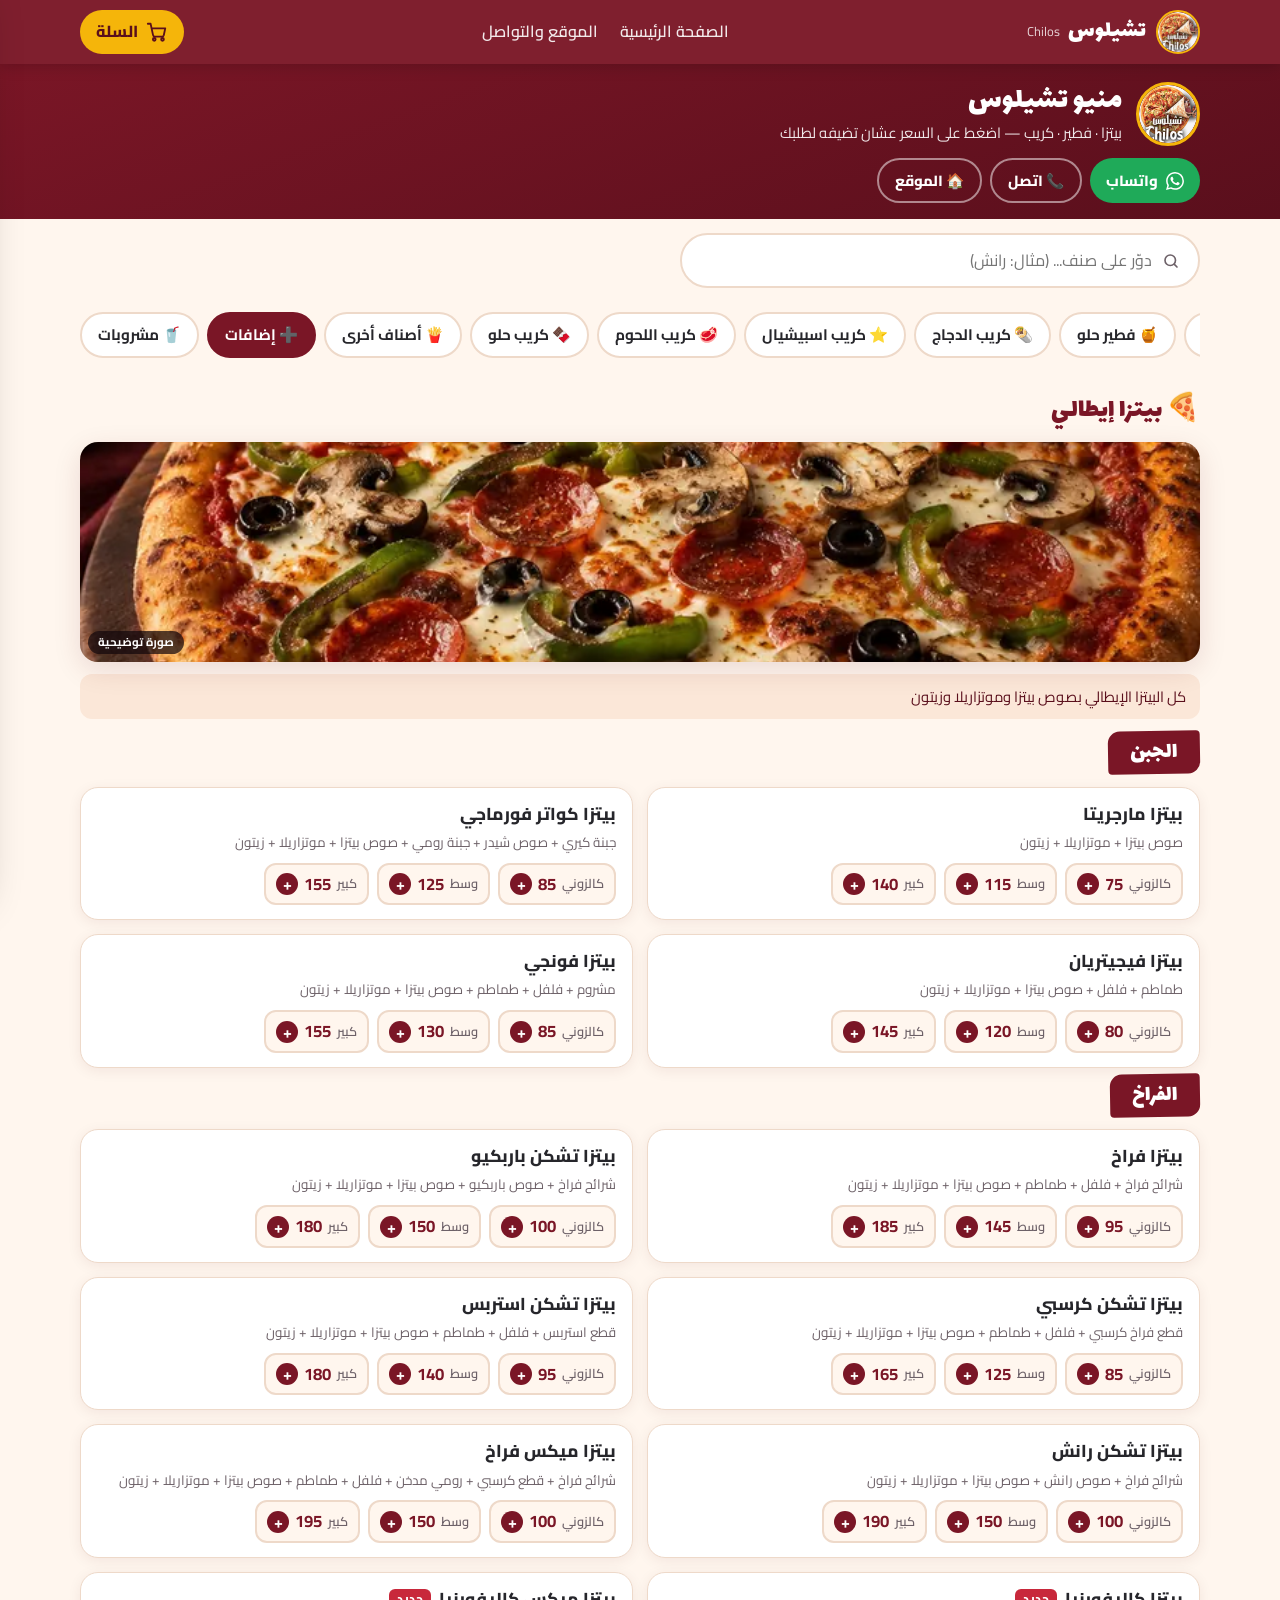
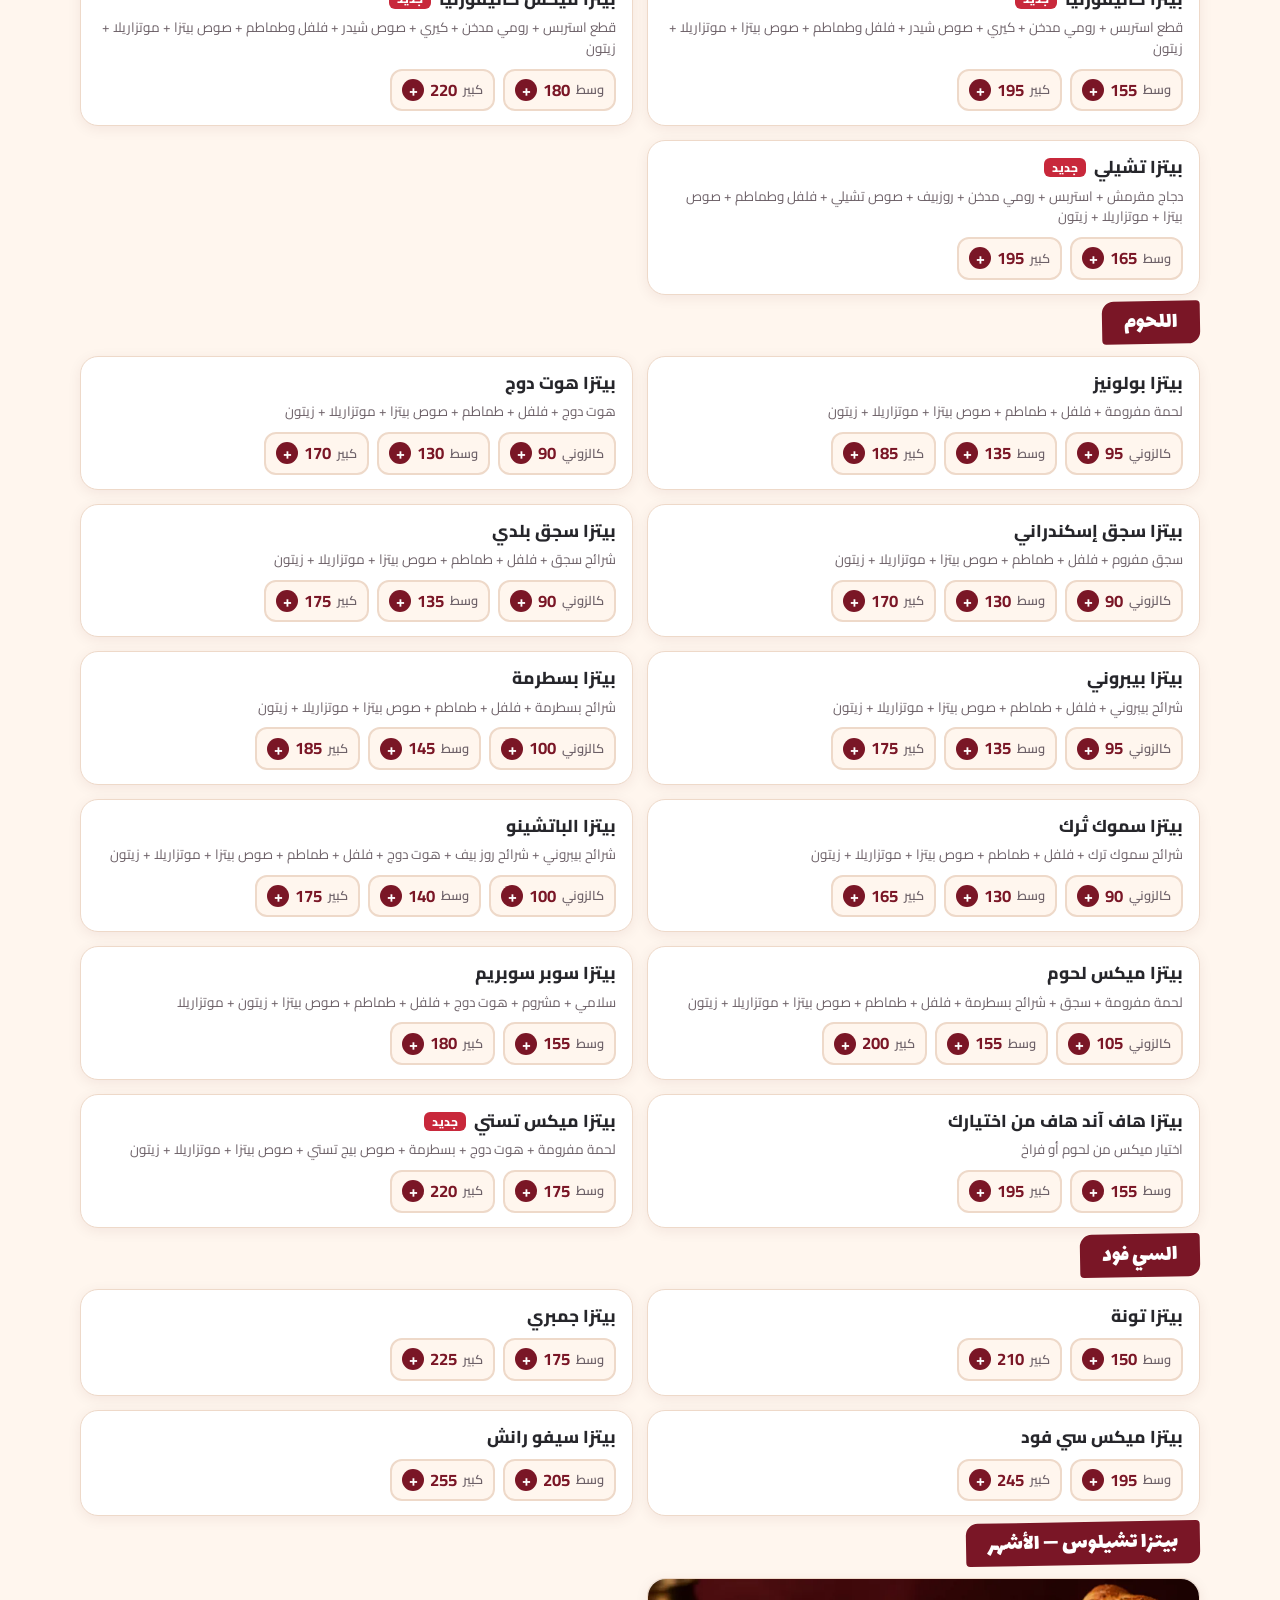
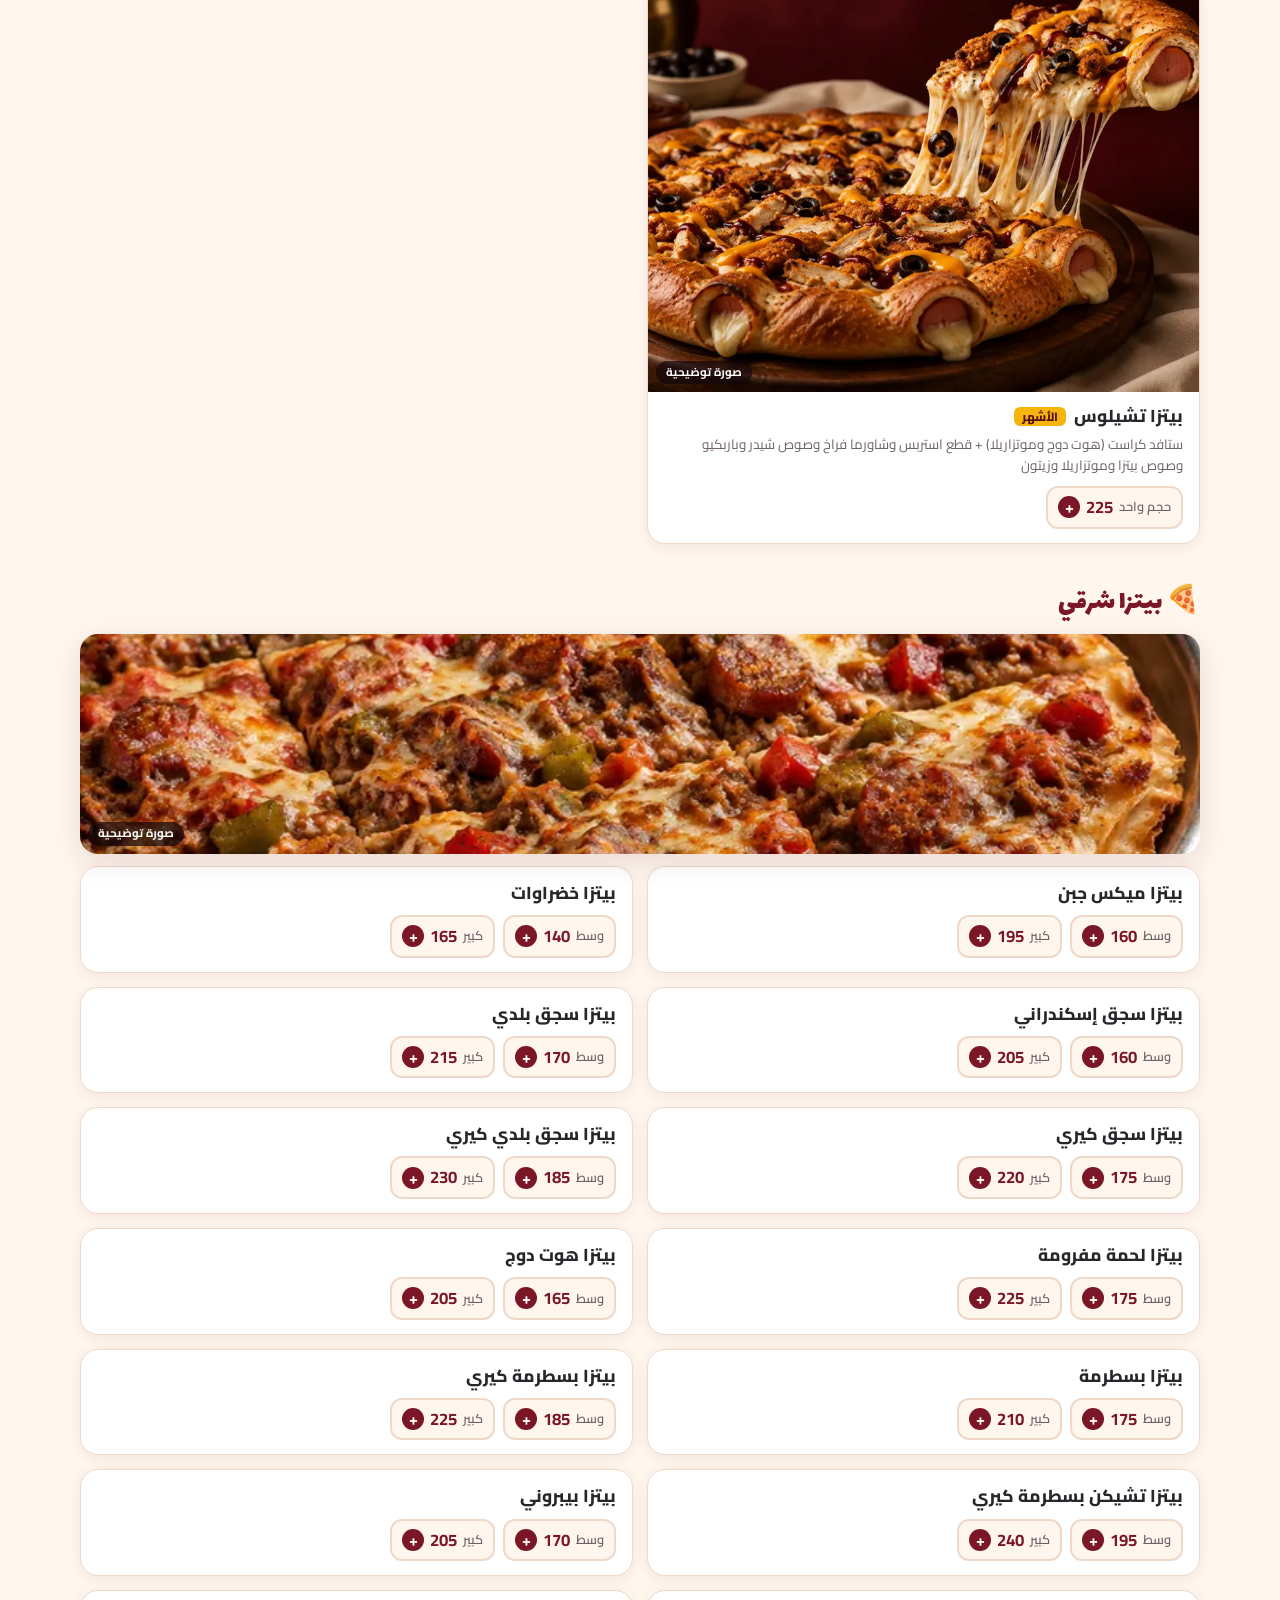
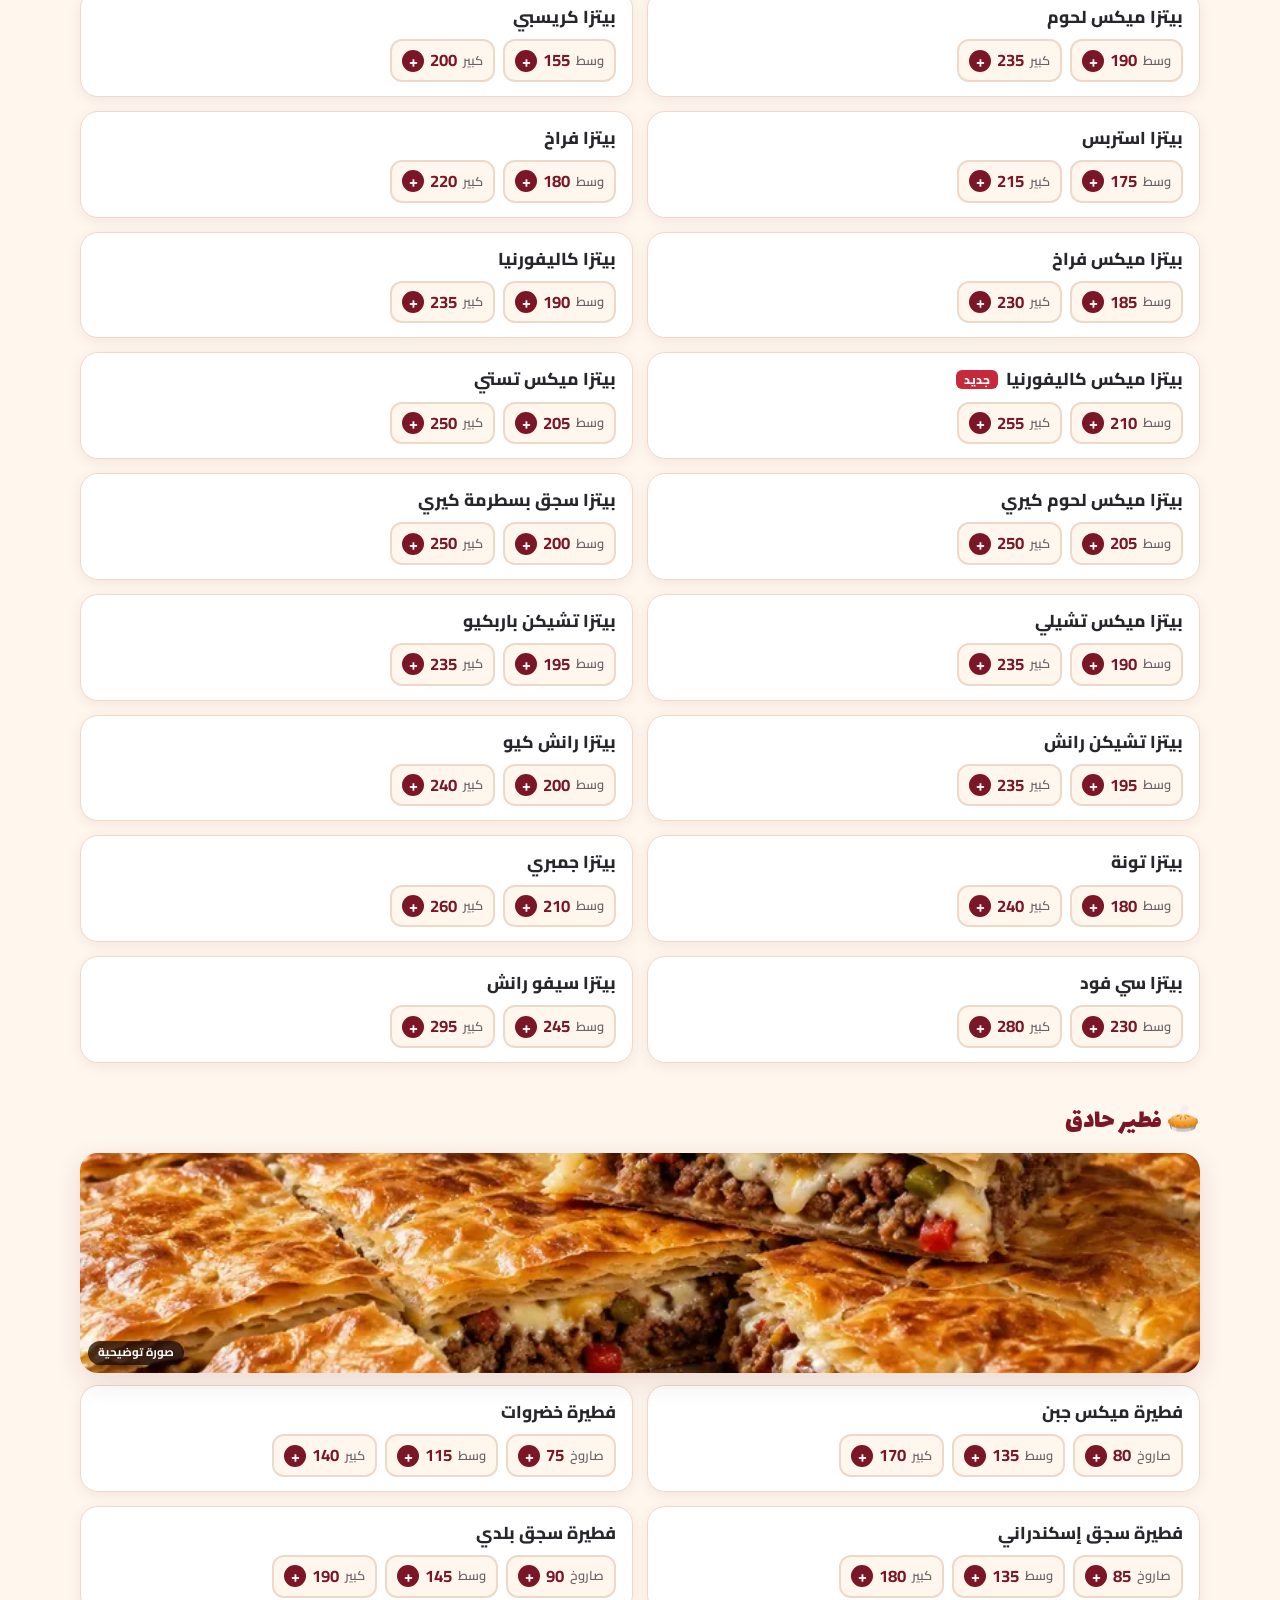
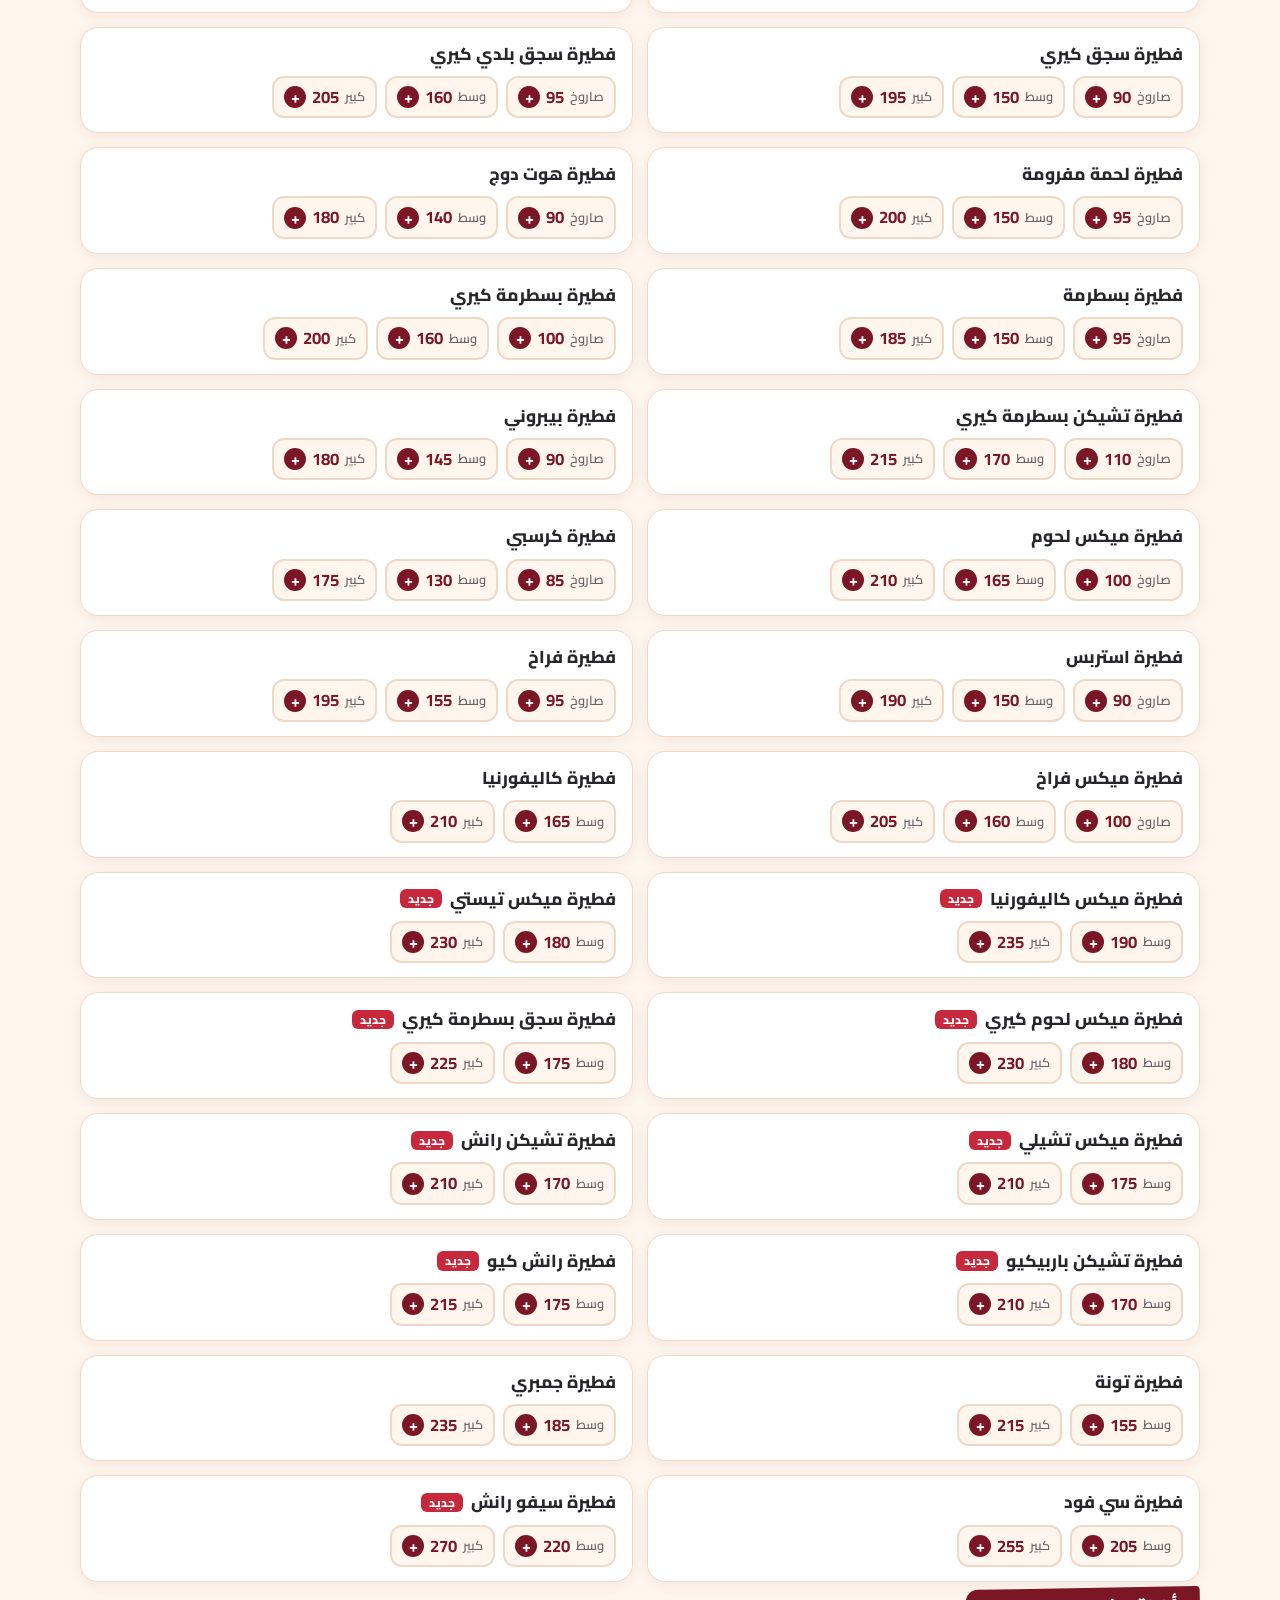
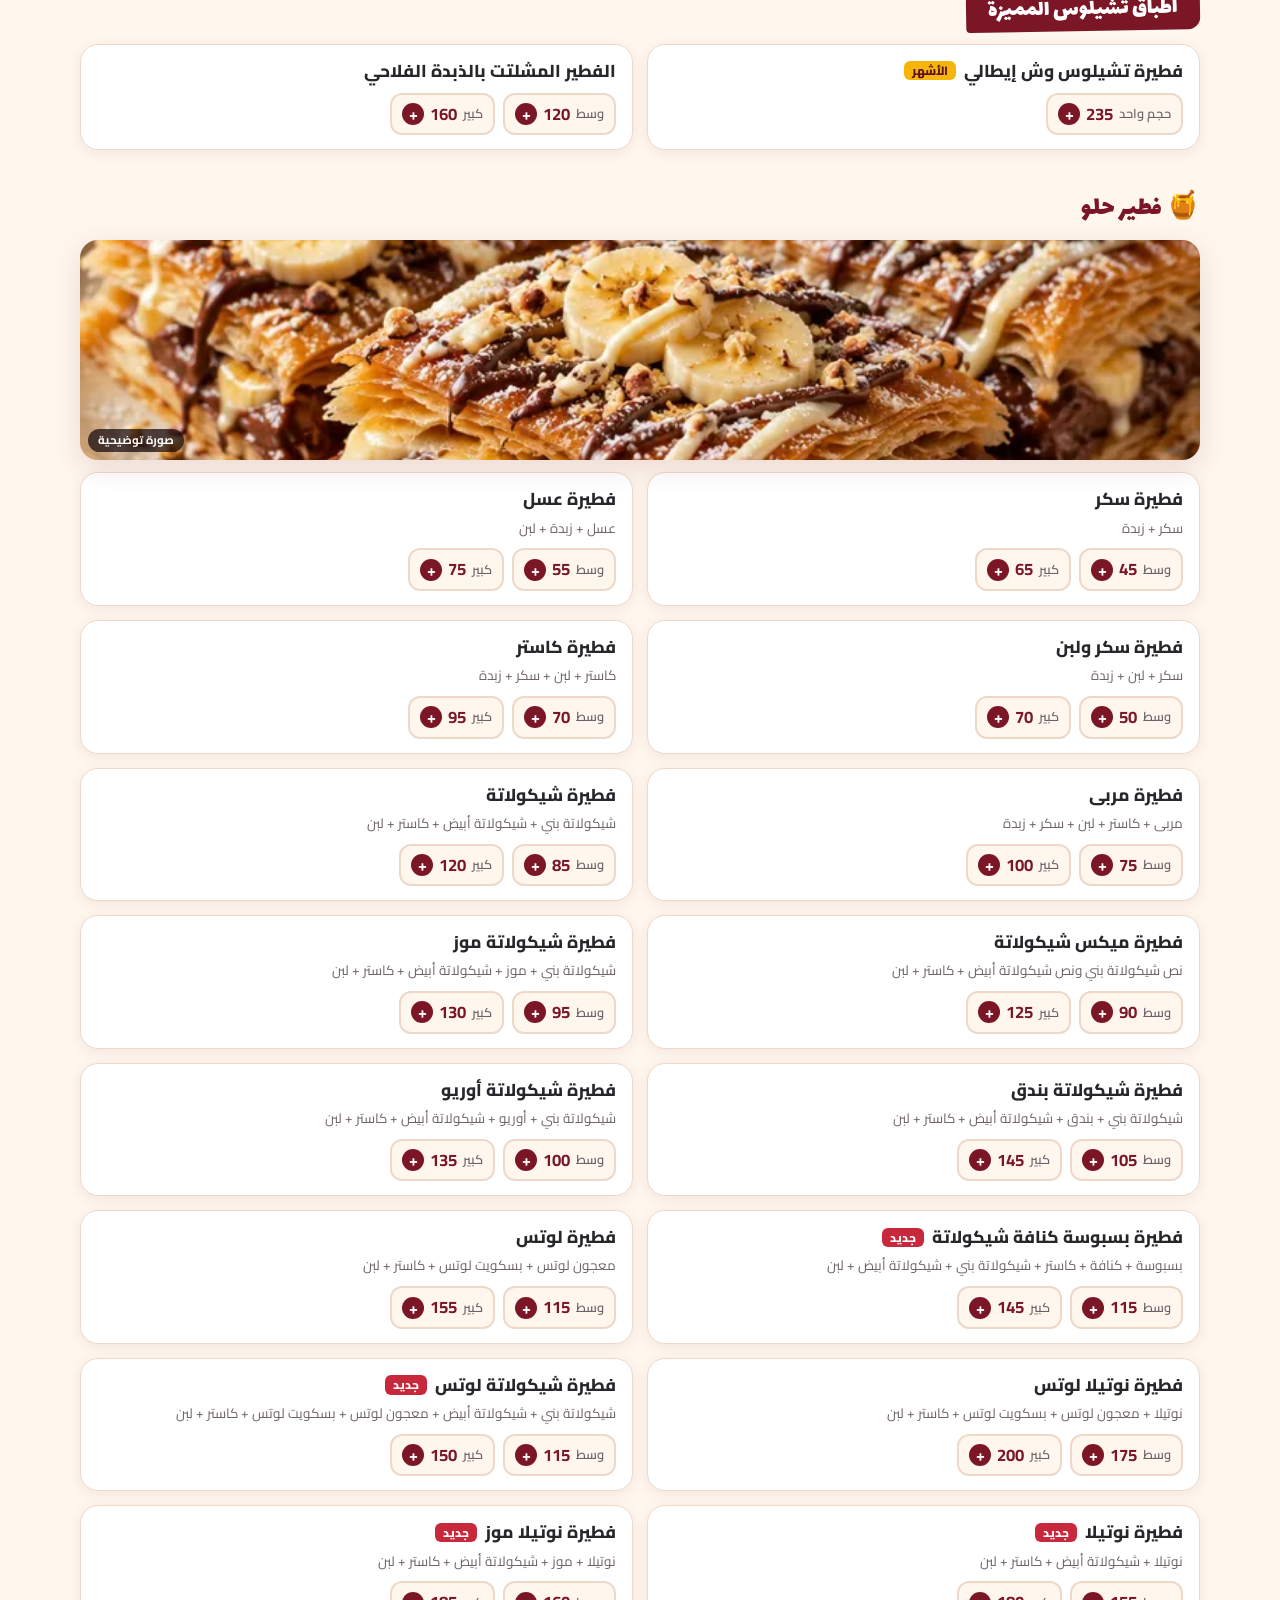
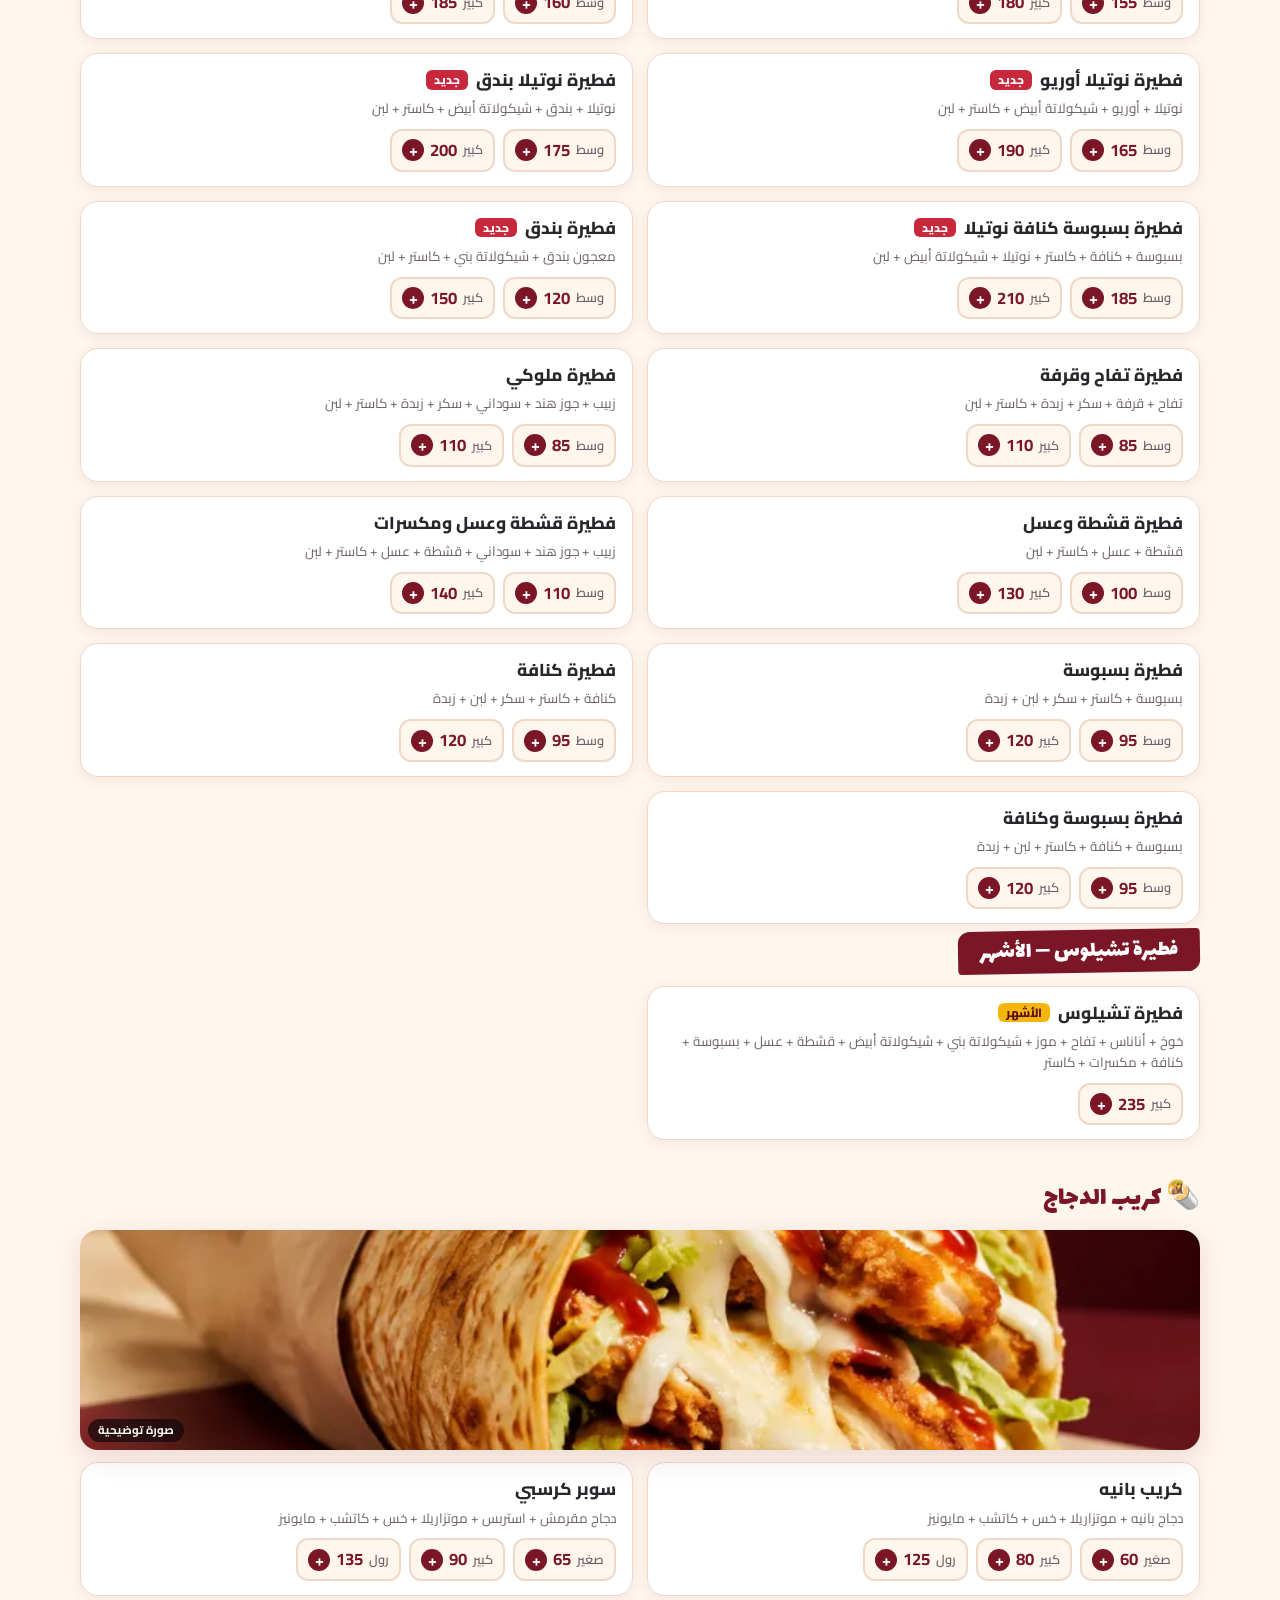
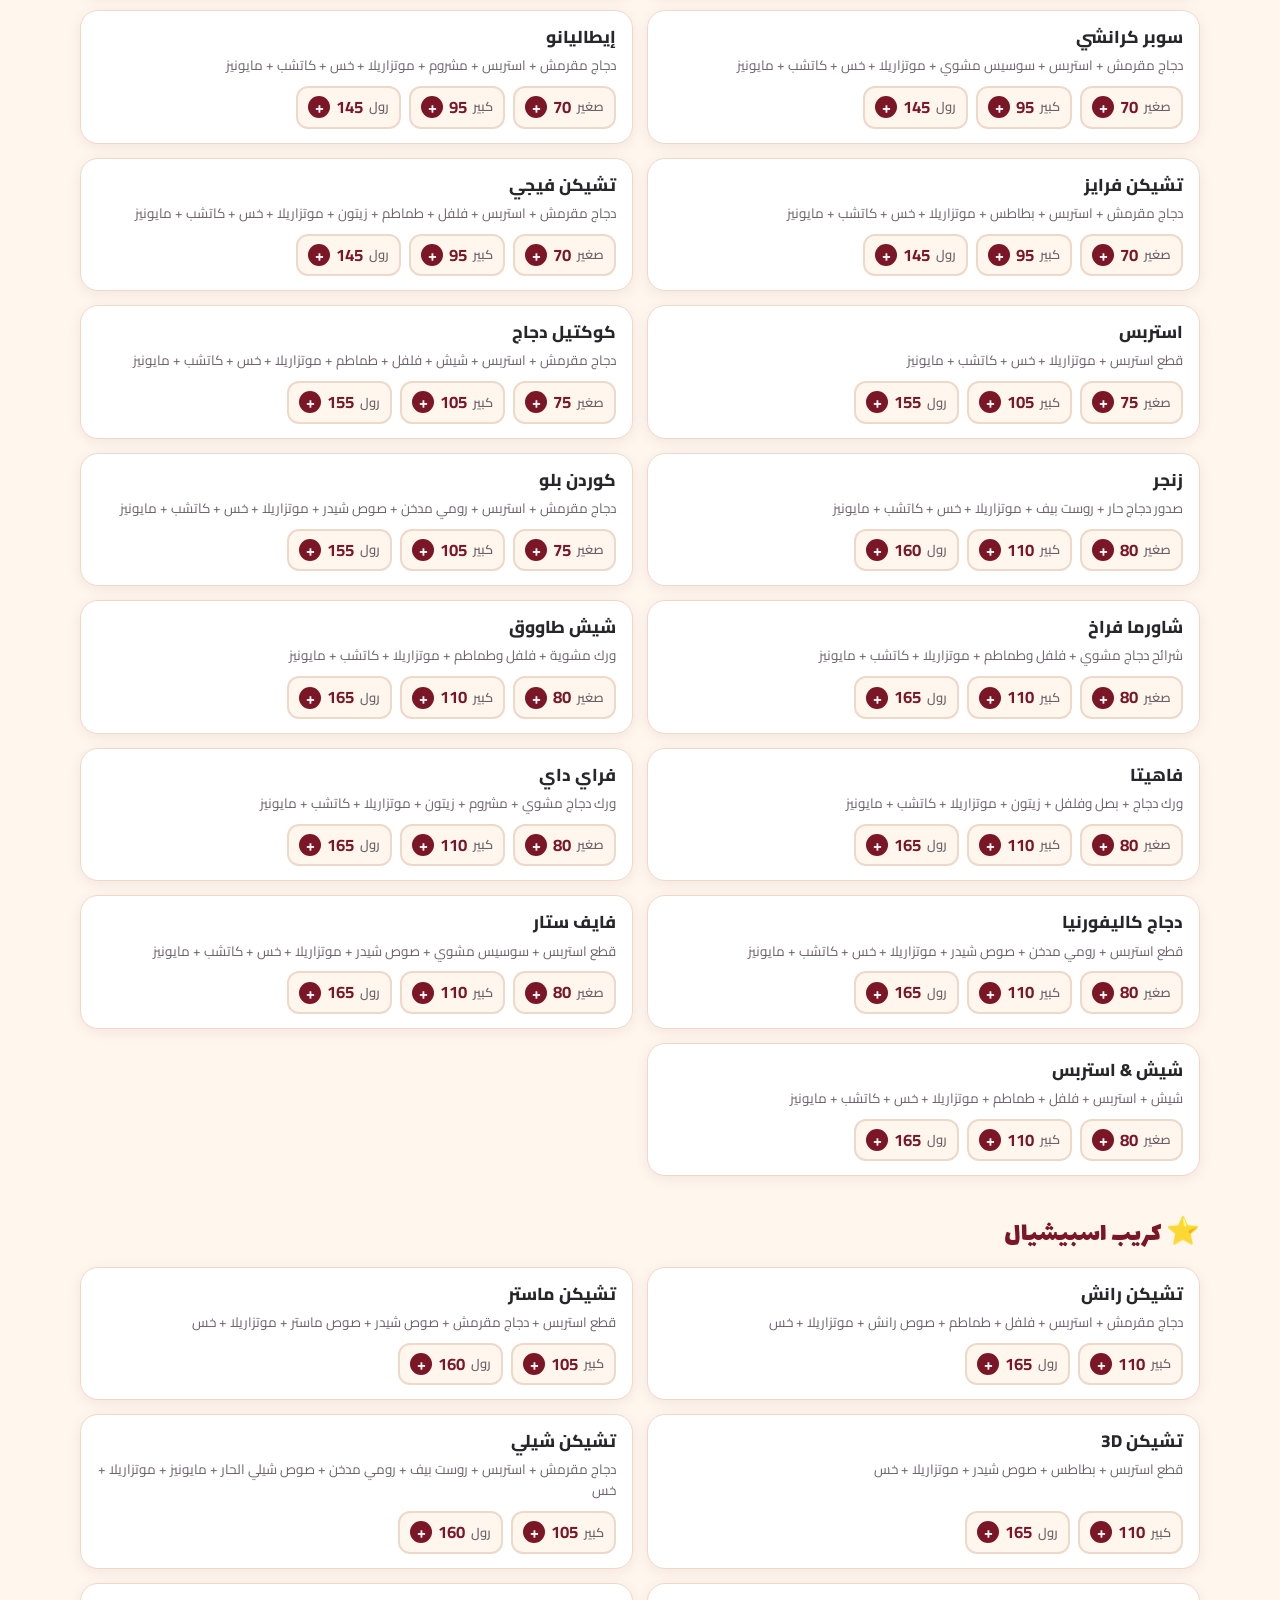
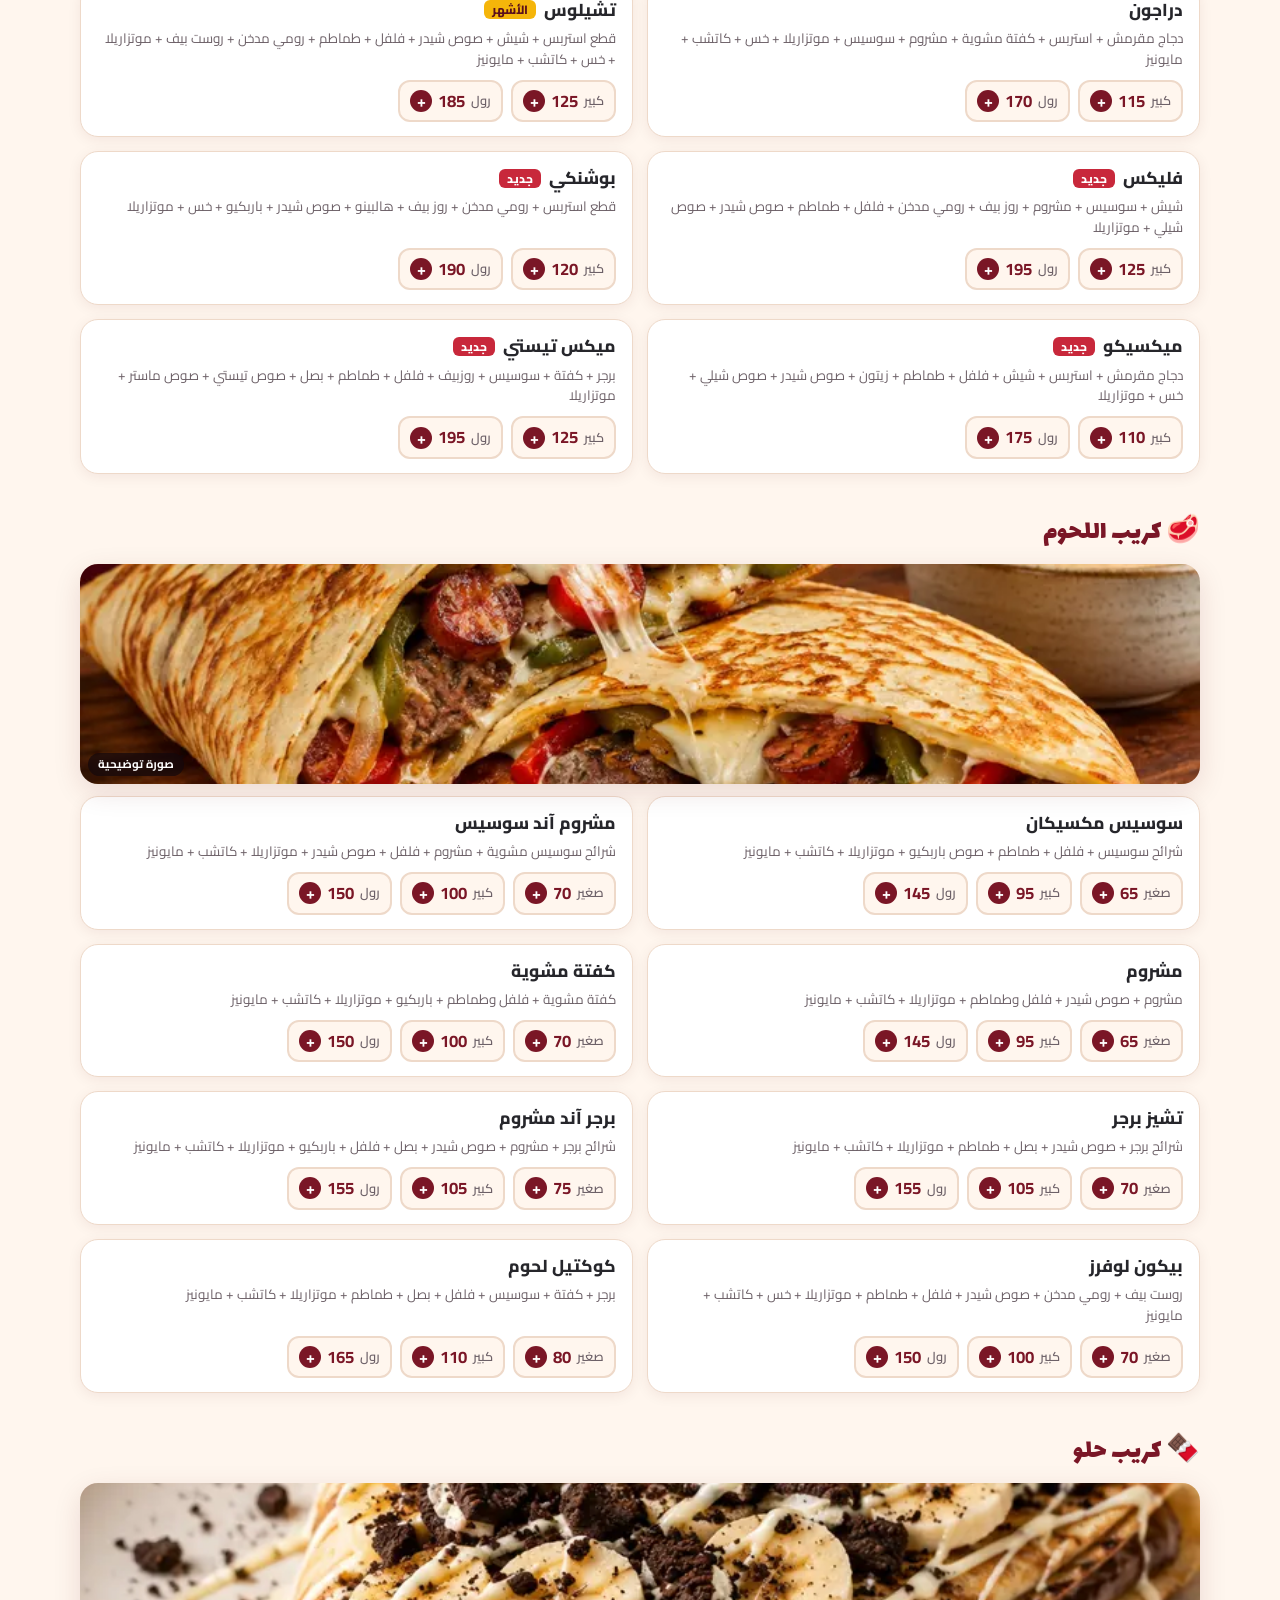
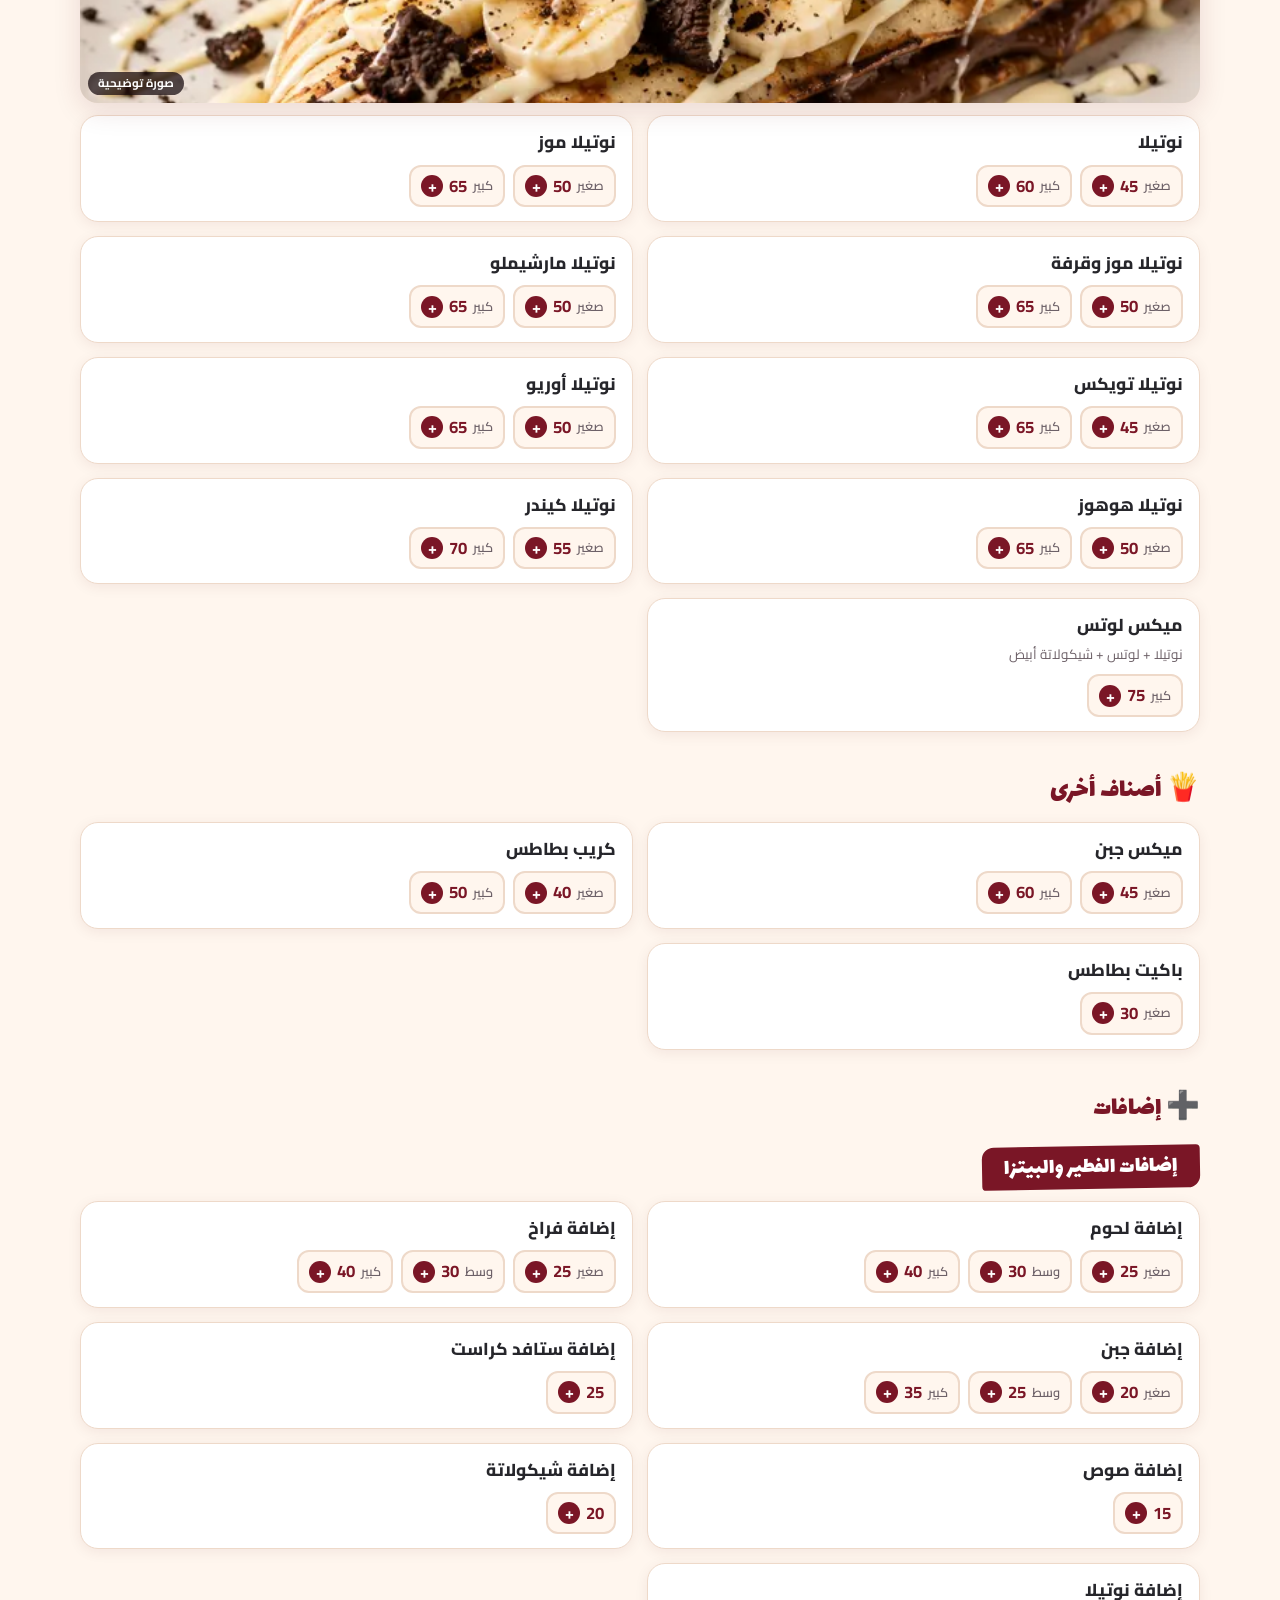
==== menu.html @ c6d7ff09 "Add standalone QR e-menu page, printable A3 menu and A6 QR card; shared app.js now page-agnostic Co-" ====
<!doctype html>
<html lang="ar" dir="rtl">
<head>
  <meta charset="utf-8">
  <meta name="viewport" content="width=device-width, initial-scale=1, viewport-fit=cover">
  <title>المنيو | تشيلوس Chilos — بيتزا فطير كريب</title>
  <meta name="description" content="منيو تشيلوس كامل بالأسعار: بيتزا إيطالي وشرقي، فطير حادق وحلو، كريب. اطلب مباشرة على واتساب.">
  <meta name="theme-color" content="#7a1626">
  <link rel="canonical" href="https://graphicdesiner04-ctrl.github.io/chilos/menu.html">
  <meta property="og:type" content="website">
  <meta property="og:locale" content="ar_EG">
  <meta property="og:url" content="https://graphicdesiner04-ctrl.github.io/chilos/menu.html">
  <meta property="og:site_name" content="تشيلوس Chilos">
  <meta name="twitter:card" content="summary_large_image">
  <meta property="og:title" content="منيو تشيلوس Chilos — بيتزا · فطير · كريب">
  <meta property="og:description" content="المنيو الإلكتروني واطلب أوردرك على واتساب في ثواني.">
  <meta property="og:image" content="https://graphicdesiner04-ctrl.github.io/chilos/assets/og.jpg">
  <link rel="icon" href="assets/icon.png" type="image/png" sizes="192x192">
  <link rel="apple-touch-icon" href="assets/apple-touch-icon.png">
  <link rel="preconnect" href="https://fonts.googleapis.com">
  <link rel="preconnect" href="https://fonts.gstatic.com" crossorigin>
  <link href="https://fonts.googleapis.com/css2?family=Cairo:wght@400;600;700;800&family=Lalezar&display=swap" rel="stylesheet">
  <link rel="stylesheet" href="style.css?v=4">
</head>
<body data-mode="emenu">
<svg width="0" height="0" style="position:absolute" aria-hidden="true"><symbol id="i-wa" viewBox="0 0 24 24"><path fill="currentColor" d="M17.472 14.382c-.297-.149-1.758-.867-2.03-.967-.273-.099-.471-.148-.67.15-.197.297-.767.966-.94 1.164-.173.199-.347.223-.644.075-.297-.15-1.255-.463-2.39-1.475-.883-.788-1.48-1.761-1.653-2.059-.173-.297-.018-.458.13-.606.134-.133.298-.347.446-.52.149-.174.198-.298.298-.497.099-.198.05-.371-.025-.52-.075-.149-.669-1.612-.916-2.207-.242-.579-.487-.5-.669-.51-.173-.008-.371-.01-.57-.01-.198 0-.52.074-.792.372-.272.297-1.04 1.016-1.04 2.479 0 1.462 1.065 2.875 1.213 3.074.149.198 2.096 3.2 5.077 4.487.709.306 1.262.489 1.694.625.712.227 1.36.195 1.871.118.571-.085 1.758-.719 2.006-1.413.248-.694.248-1.289.173-1.413-.074-.124-.272-.198-.57-.347m-5.421 7.403h-.004a9.87 9.87 0 01-5.031-1.378l-.361-.214-3.741.982.998-3.648-.235-.374a9.86 9.86 0 01-1.51-5.26c.001-5.45 4.436-9.884 9.888-9.884 2.64 0 5.122 1.03 6.988 2.898a9.825 9.825 0 012.893 6.994c-.003 5.45-4.437 9.884-9.885 9.884m8.413-18.297A11.815 11.815 0 0012.05 0C5.495 0 .16 5.335.157 11.892c0 2.096.547 4.142 1.588 5.945L.057 24l6.305-1.654a11.882 11.882 0 005.683 1.448h.005c6.554 0 11.89-5.335 11.893-11.893a11.821 11.821 0 00-3.48-8.413z"/></symbol></svg>

<a class="skip" href="#menuOut">تخطي إلى الأصناف</a>
<header class="topbar" id="top">
  <div class="wrap topbar__in">
    <a class="brand" href="./" aria-label="تشيلوس">
      <img src="assets/icon-96.png" alt="" width="44" height="44">
      <span class="brand__name">تشيلوس <small>Chilos</small></span>
    </a>
    <nav class="nav" aria-label="التنقل">
      <a href="./">الصفحة الرئيسية</a>
      <a href="./#contact">الموقع والتواصل</a>
    </nav>
    <a class="wabtn" id="hdrWa" href="#" target="_blank" rel="noopener" aria-label="واتساب">
      <svg width="22" height="22" aria-hidden="true"><use href="#i-wa"/></svg>
    </a>
    <button class="cartbtn" id="openCart" aria-label="فتح السلة">
      <svg width="22" height="22" viewBox="0 0 24 24" fill="none" stroke="currentColor" stroke-width="2" stroke-linecap="round" stroke-linejoin="round" aria-hidden="true"><circle cx="9" cy="20" r="1.5"/><circle cx="18" cy="20" r="1.5"/><path d="M2 3h3l2.7 12.4a2 2 0 0 0 2 1.6h7.7a2 2 0 0 0 2-1.5L21 8H6"/></svg>
      <span class="cartbtn__label">السلة</span>
      <span class="badge" id="cartCount" hidden>0</span>
    </button>
  </div>
</header>
<main id="menu" class="emenu">
  <section class="emhead">
    <div class="wrap emhead__in">
      <img src="assets/icon-96.png" alt="" width="64" height="64">
      <div>
        <h1>منيو تشيلوس</h1>
        <p>بيتزا · فطير · كريب — اضغط على السعر عشان تضيفه لطلبك</p>
      </div>
    </div>
    <div class="wrap emhead__cta">
      <a class="btn btn--wa btn--sm" id="emWa" href="#" target="_blank" rel="noopener"><svg width="18" height="18" aria-hidden="true"><use href="#i-wa"/></svg> واتساب</a>
      <a class="btn btn--line btn--sm" id="emCall" href="#">📞 اتصل</a>
      <a class="btn btn--line btn--sm" href="./">🏠 الموقع</a>
    </div>
  </section>

  <div class="wrap">
    <div class="tools">
      <label class="search">
        <svg width="18" height="18" viewBox="0 0 24 24" fill="none" stroke="currentColor" stroke-width="2.2" stroke-linecap="round" aria-hidden="true"><circle cx="11" cy="11" r="7"/><path d="m20 20-3.500-3.500"/></svg>
        <input id="q" type="search" placeholder="دوّر على صنف... (مثال: رانش)" autocomplete="off" aria-label="بحث في المنيو">
      </label>
    </div>
    <div class="chips" id="chips" role="group" aria-label="أقسام المنيو"></div>
    <div id="menuOut" class="menu" aria-live="polite"></div>
    <p class="emfoot">الأسعار بالجنيه المصري. <span id="tAddr"></span></p>
  </div>
</main>

<footer class="footer">
  <div class="wrap">© <span id="yr"></span> تشيلوس Chilos — بيتزا · فطير · كريب</div>
</footer>

<!-- sticky mobile cart bar -->
<button class="cartbar" id="cartBar" hidden>
  <span>عرض السلة · <b id="barCount">0</b> صنف</span>
  <span><b id="barTotal">0</b> ج</span>
</button>

<!-- CART DRAWER -->
<div class="overlay" id="overlay" hidden></div>
<aside class="drawer" id="drawer" role="dialog" aria-modal="true" aria-hidden="true" aria-label="سلة الطلب" inert>
  <div class="drawer__head">
    <h3>طلبك</h3>
    <button class="x" id="closeCart" aria-label="إغلاق">✕</button>
  </div>
  <div class="drawer__body">
    <div id="cartList"></div>
    <div class="empty" id="cartEmpty">السلة فاضية — ضيف أصناف من المنيو 🍕</div>

    <form id="orderForm" class="form" novalidate>
      <div class="seg" role="radiogroup" aria-label="طريقة الاستلام">
        <label><input type="radio" name="mode" value="delivery" checked><span>🛵 توصيل</span></label>
        <label><input type="radio" name="mode" value="pickup"><span>🏪 استلام من الفرع</span></label>
      </div>
      <label class="f">الاسم
        <input name="name" type="text" autocomplete="name" placeholder="اسمك" required>
      </label>
      <label class="f">رقم الموبايل
        <input name="phone" type="tel" inputmode="tel" autocomplete="tel" placeholder="01xxxxxxxxx" required>
      </label>
      <label class="f" id="addrField">العنوان بالتفصيل
        <textarea name="address" rows="2" autocomplete="street-address" placeholder="الشارع، رقم العمارة، الدور، علامة مميزة"></textarea>
      </label>
      <label class="f">ملاحظات (اختياري — تقدر تكتب المشروبات هنا)
        <textarea name="notes" rows="2" placeholder="مثال: بدون زيتون + 2 بيبسي"></textarea>
      </label>
      <p class="err" id="formErr" role="alert" hidden></p>
    </form>
  </div>
  <div class="drawer__foot">
    <div class="tot"><span>الإجمالي</span><b><span id="cartTotal">0</span> ج</b></div>
    <small class="hint" id="deliveryHint">+ رسوم التوصيل (تتأكد منها عند تأكيد الطلب)</small>
    <button class="btn btn--wa" id="sendWa" type="button">
      <svg width="20" height="20" aria-hidden="true"><use href="#i-wa"/></svg>
      ابعت الأوردر على واتساب
    </button>
    <button class="linkbtn" id="clearCart" type="button">تفريغ السلة</button>
  </div>
</aside>

<div class="toast" id="toast" role="status" aria-live="polite"></div>

<script src="menu.js?v=4"></script>
<script src="app.js?v=7"></script>
</body>
</html>
---- style.css ----
:root{
  --maroon:#7a1626; --maroon-d:#5a0f1c; --red:#c8283b; --ink:#26262b;
  --cream:#fff6ee; --cream-2:#fbe7d8; --card:#ffffff; --gold:#f5b50a; --gold-d:#d99a00;
  --muted:#6d6168; --line:#eed9c9; --wa:#1faa59; --wa-d:#168a47;
  --radius:18px; --shadow:0 8px 28px rgba(90,15,28,.12);
}
*{box-sizing:border-box;margin:0;padding:0}
html{scroll-behavior:smooth;scroll-padding-top:78px;-webkit-text-size-adjust:100%}
body{font-family:'Cairo',system-ui,sans-serif;background:var(--cream);color:var(--ink);line-height:1.7;font-size:16px;overflow-x:hidden}
img{max-width:100%;display:block}
a{color:inherit;text-decoration:none}
button{font:inherit;cursor:pointer;border:0;background:none;color:inherit}
.wrap{width:min(1120px,100% - 32px);margin-inline:auto}
:focus-visible{outline:3px solid var(--gold);outline-offset:2px}
[hidden]{display:none!important}

/* topbar */
.topbar{position:sticky;top:0;z-index:50;background:rgba(122,22,38,.96);backdrop-filter:blur(8px);color:#fff;box-shadow:0 2px 14px rgba(0,0,0,.18)}
.topbar__in{display:flex;align-items:center;gap:16px;height:64px}
.brand{display:flex;align-items:center;gap:10px;font-family:'Lalezar',serif;font-size:1.5rem}
.brand img{border-radius:50%;border:2px solid var(--gold)}
.brand small{font-family:'Cairo';font-size:.8rem;opacity:.8;margin-inline-start:4px}
.nav{display:flex;gap:22px;margin-inline:auto;font-weight:600}
.nav a{opacity:.9}.nav a:hover{opacity:1;color:var(--gold)}
.wabtn{display:none;width:42px;height:42px;border-radius:50%;background:var(--wa);color:#fff;place-items:center;margin-inline-start:auto}
.cartbtn{position:relative;display:flex;align-items:center;gap:8px;background:var(--gold);color:var(--maroon-d);font-weight:800;padding:8px 16px;border-radius:999px;transition:transform .15s}
.cartbtn:active{transform:scale(.96)}
.badge{position:absolute;top:-6px;inset-inline-start:-6px;min-width:22px;height:22px;border-radius:11px;background:var(--red);color:#fff;font-size:.78rem;display:grid;place-items:center;padding:0 5px;border:2px solid var(--maroon)}
.bump{animation:bump .35s}
@keyframes bump{40%{transform:scale(1.18)}}

/* hero */
.hero{position:relative;background:linear-gradient(160deg,var(--maroon) 0%,var(--maroon-d) 70%);color:#fff;overflow:hidden;padding:36px 0 90px}
.hero__bg{position:absolute;inset:0;background:
  radial-gradient(circle at 85% 20%,rgba(245,181,10,.22),transparent 40%),
  radial-gradient(circle at 10% 90%,rgba(200,40,59,.45),transparent 45%),
  radial-gradient(rgba(255,255,255,.06) 1.5px,transparent 1.5px) 0 0/26px 26px}
.hero__in{position:relative;display:grid;grid-template-columns:1.1fr .9fr;align-items:center;gap:28px}
.pill{display:inline-block;background:rgba(255,255,255,.14);border:1px solid rgba(255,255,255,.25);padding:4px 14px;border-radius:999px;font-weight:600;font-size:.92rem}
h1{font-family:'Lalezar',serif;font-weight:400;font-size:clamp(2.3rem,6vw,4.1rem);line-height:1.25;margin:14px 0 10px}
h1 i{color:var(--gold);font-style:normal;margin:0 4px}
h1 span{font-family:'Cairo';font-weight:700;font-size:.42em;color:var(--cream-2);display:block;margin-top:6px}
.hero p{max-width:34em;opacity:.92;font-size:1.05rem}
.hero__cta{display:flex;flex-wrap:wrap;gap:12px;margin:22px 0}
.btn{display:inline-flex;align-items:center;justify-content:center;gap:8px;padding:12px 24px;border-radius:999px;font-weight:800;font-size:1rem;transition:transform .15s,box-shadow .15s,background .15s}
.btn:active{transform:scale(.97)}
.btn--gold{background:var(--gold);color:var(--maroon-d);box-shadow:0 6px 18px rgba(245,181,10,.4)}
.btn--gold:hover{background:#ffc62e}
.btn--ghost{border:2px solid rgba(255,255,255,.55);color:#fff}
.btn--ghost:hover{background:rgba(255,255,255,.12)}
.btn--wa{background:var(--wa);color:#fff;width:100%;padding:14px;font-size:1.05rem;box-shadow:0 6px 16px rgba(31,170,89,.35)}
.btn--wa:hover{background:var(--wa-d)}
.btn--wa:disabled{opacity:.5;cursor:not-allowed;box-shadow:none}
.trust{display:flex;flex-wrap:wrap;gap:8px 22px;list-style:none;font-size:.92rem;opacity:.95}
.trust b{color:var(--gold);font-size:1.05rem}
.hero__logo{display:grid;place-items:center}
.logoring{width:min(100%,430px);aspect-ratio:1;border-radius:50%;padding:10px;background:conic-gradient(from 0deg,var(--gold),#fff3c4,var(--gold),#b87d00,var(--gold));box-shadow:0 22px 60px rgba(0,0,0,.45);animation:float 5s ease-in-out infinite}
.logoring img{width:100%;height:100%;object-fit:cover;border-radius:50%;border:6px solid var(--maroon-d)}
@keyframes float{50%{transform:translateY(-10px) rotate(1.5deg)}}
.wave{position:absolute;bottom:-1px;left:0;width:100%;height:60px}

/* sections */
.section{padding:44px 0}
.h2{font-family:'Lalezar',serif;font-weight:400;font-size:clamp(1.8rem,4vw,2.5rem);color:var(--maroon);line-height:1.3;margin-bottom:6px}
.h2--light{color:#fff}
.sub{color:var(--muted);margin-bottom:20px}
.signature .sub{color:rgba(255,255,255,.8)}

.cats{display:grid;grid-template-columns:repeat(5,1fr);gap:14px;margin-top:18px}
.cat{background:var(--card);border-radius:var(--radius);padding:20px 10px;text-align:center;box-shadow:var(--shadow);transition:transform .2s,box-shadow .2s;border:2px solid transparent;display:flex;flex-direction:column;gap:2px;align-items:center}
.cat:hover{transform:translateY(-5px);border-color:var(--gold)}
.cat span{font-size:2.4rem;line-height:1.2}
.cat b{font-size:1.1rem;color:var(--maroon)}
.cat small{color:var(--muted);font-size:.82rem;line-height:1.4}

.signature{background:linear-gradient(135deg,var(--ink),#3a2128);color:#fff}
.sig{display:grid;grid-template-columns:repeat(auto-fit,minmax(240px,1fr));gap:16px}
.sigcard{background:rgba(255,255,255,.07);border:1px solid rgba(255,255,255,.15);border-radius:var(--radius);padding:20px;display:flex;flex-direction:column;gap:8px}
.sigcard h3{font-family:'Lalezar',serif;font-weight:400;font-size:1.5rem;color:var(--gold)}
.sigcard p{font-size:.9rem;opacity:.85;flex:1}
.sigcard .prices{display:flex;flex-wrap:wrap;gap:8px}

/* menu */
.tools{margin-bottom:14px}
.search{display:flex;align-items:center;gap:10px;background:var(--card);border:2px solid var(--line);border-radius:999px;padding:0 18px;max-width:520px}
.search:focus-within{border-color:var(--maroon)}
.search svg{color:var(--muted);flex:none}
.search input{flex:1;border:0;background:none;font:inherit;padding:12px 0;outline:0;min-width:0}
.chips{position:sticky;top:64px;z-index:20;display:flex;gap:8px;overflow-x:auto;padding:10px 0;margin-bottom:10px;background:var(--cream);scrollbar-width:none;-webkit-overflow-scrolling:touch}
.chips::-webkit-scrollbar{display:none}
.chip{flex:none;padding:8px 16px;border-radius:999px;background:var(--card);border:2px solid var(--line);font-weight:700;font-size:.95rem;white-space:nowrap;transition:.15s}
.chip:hover{border-color:var(--maroon)}
.chip[aria-pressed=true]{background:var(--maroon);border-color:var(--maroon);color:#fff}
.menu{display:flex;flex-direction:column;gap:22px;min-height:200px}
.gtitle{font-family:'Lalezar',serif;font-weight:400;font-size:1.45rem;color:#fff;background:var(--maroon);display:inline-block;padding:2px 22px;border-radius:12px 4px 12px 4px;margin:6px 0 12px;transform:rotate(-1deg)}
.cnote{background:var(--cream-2);border-radius:12px;padding:10px 14px;font-size:.92rem;color:var(--maroon-d);margin-bottom:6px}
.grid{display:grid;grid-template-columns:repeat(2,1fr);gap:14px}
.item{background:var(--card);border-radius:var(--radius);padding:14px 16px;box-shadow:0 3px 14px rgba(90,15,28,.07);display:flex;flex-direction:column;gap:6px;border:1px solid var(--line)}
.item h4{font-size:1.08rem;font-weight:800;line-height:1.4;display:flex;align-items:center;gap:8px;flex-wrap:wrap}
.item p{font-size:.84rem;color:var(--muted);line-height:1.55;flex:1}
.tag{font-size:.75rem;font-weight:800;background:var(--red);color:#fff;border-radius:6px;padding:0 8px;line-height:1.6}
.tag--star{background:var(--gold);color:var(--maroon-d)}
.prices{display:flex;flex-wrap:wrap;gap:8px;margin-top:4px}
.price{display:inline-flex;align-items:center;gap:6px;background:var(--cream);border:2px solid var(--line);border-radius:12px;padding:5px 10px;font-weight:700;font-size:.95rem;transition:.15s;min-height:40px}
.price em{font-style:normal;font-size:.8rem;color:var(--muted);font-weight:600}
.price b{color:var(--maroon);font-size:1.05rem}
.price i{font-style:normal;width:22px;height:22px;border-radius:50%;background:var(--maroon);color:#fff;display:grid;place-items:center;font-size:1rem;line-height:1}
.price:hover{border-color:var(--maroon);background:#fff}
.price:active{transform:scale(.94)}
.price.added{background:var(--wa);border-color:var(--wa);color:#fff}
.price.added em,.price.added b{color:#fff}
.price.added i{background:#fff;color:var(--wa)}
.sigcard .price{background:rgba(255,255,255,.1);border-color:rgba(255,255,255,.25);color:#fff}
.sigcard .price b,.sigcard .price em{color:#fff}
.sigcard .price i{background:var(--gold);color:var(--maroon-d)}
.drinks{display:grid;grid-template-columns:repeat(2,1fr);gap:14px}
.drink{background:var(--card);border-radius:var(--radius);padding:16px;border:1px solid var(--line)}
.drink h4{color:var(--maroon)}
.nores{text-align:center;color:var(--muted);padding:40px 0}

/* how */
.steps{list-style:none;display:grid;grid-template-columns:repeat(3,1fr);gap:14px;margin-top:16px}
.steps li{background:var(--card);border-radius:var(--radius);padding:18px;text-align:center;box-shadow:var(--shadow);display:flex;flex-direction:column;gap:2px;align-items:center;color:var(--muted);font-size:.92rem}
.steps b{color:var(--maroon);font-size:1.1rem}
.steps span{width:38px;height:38px;border-radius:50%;background:var(--gold);color:var(--maroon-d);font-weight:800;display:grid;place-items:center;font-size:1.1rem}

/* contact */
.contact{background:linear-gradient(160deg,var(--maroon),var(--maroon-d));color:#fff}
.contact__in{display:grid;grid-template-columns:1.4fr .6fr;gap:28px;align-items:center}
.info{list-style:none;display:flex;flex-direction:column;gap:8px;margin:14px 0 6px;font-size:1.05rem}
.info a{font-weight:800;color:var(--gold);direction:ltr;unicode-bidi:plaintext}
.contact__logo img{width:min(100%,240px);margin-inline:auto;border-radius:50%;border:6px solid var(--gold)}
.footer{background:var(--ink);color:#bfb4b8;text-align:center;padding:18px 0 calc(18px + env(safe-area-inset-bottom));font-size:.9rem}

/* floating bits */
.fab{position:fixed;inset-inline-start:16px;bottom:calc(18px + env(safe-area-inset-bottom));z-index:40;width:58px;height:58px;border-radius:50%;background:var(--wa);color:#fff;display:grid;place-items:center;box-shadow:0 8px 22px rgba(31,170,89,.5)}
.fab::after{content:"";position:absolute;inset:0;border-radius:50%;border:3px solid var(--wa);animation:ping 2s infinite}
@keyframes ping{to{transform:scale(1.5);opacity:0}}
.cartbar{position:fixed;inset-inline:12px;bottom:calc(12px + env(safe-area-inset-bottom));z-index:45;display:flex;justify-content:space-between;align-items:center;background:var(--maroon);color:#fff;padding:14px 20px;border-radius:16px;font-weight:700;box-shadow:0 10px 30px rgba(0,0,0,.35)}
.cartbar b{color:var(--gold)}
.cartbar:not([hidden])~.fab{bottom:calc(86px + env(safe-area-inset-bottom))}

/* drawer */
.overlay{position:fixed;inset:0;background:rgba(20,8,12,.55);z-index:60;opacity:0;transition:opacity .25s}
.overlay.on{opacity:1}
.drawer{position:fixed;top:0;bottom:0;left:0;width:min(440px,100%);background:var(--cream);z-index:70;display:flex;flex-direction:column;transform:translateX(-105%);transition:transform .3s cubic-bezier(.2,.8,.2,1);box-shadow:0 0 40px rgba(0,0,0,.3)}
.drawer.on{transform:none!important}
.drawer__head{display:flex;justify-content:space-between;align-items:center;padding:16px 20px;background:var(--maroon);color:#fff}
.drawer__head h3{font-family:'Lalezar',serif;font-weight:400;font-size:1.6rem}
.x{width:36px;height:36px;border-radius:50%;background:rgba(255,255,255,.15);font-size:1.1rem}
.drawer__body{flex:1;overflow-y:auto;padding:16px 18px;-webkit-overflow-scrolling:touch}
.empty{text-align:center;color:var(--muted);padding:26px 0}
.line{display:grid;grid-template-columns:1fr auto;gap:2px 10px;padding:10px 0;border-bottom:1px dashed var(--line);align-items:center}
.line b{font-size:.98rem}
.line small{color:var(--muted)}
.line .lp{font-weight:800;color:var(--maroon);text-align:end}
.qty{display:inline-flex;align-items:center;gap:10px;margin-top:4px}
.qty button{width:36px;height:36px;border-radius:50%;background:var(--card);border:2px solid var(--line);font-weight:800;font-size:1.1rem;line-height:1}
.qty button:hover{border-color:var(--maroon)}
.qty span{min-width:18px;text-align:center;font-weight:800}
.form{margin-top:18px;display:flex;flex-direction:column;gap:12px}
.seg{display:grid;grid-template-columns:1fr 1fr;gap:8px}
.seg label{cursor:pointer}
.seg input{position:absolute;opacity:0;pointer-events:none}
.seg span{display:block;text-align:center;padding:10px;border-radius:12px;border:2px solid var(--line);background:var(--card);font-weight:700;font-size:.95rem}
.seg input:checked+span{border-color:var(--maroon);background:var(--maroon);color:#fff}
.seg input:focus-visible+span{outline:3px solid var(--gold)}
.f{display:flex;flex-direction:column;gap:4px;font-weight:700;font-size:.9rem}
.f input,.f textarea{font:inherit;font-weight:400;padding:11px 14px;border:2px solid var(--line);border-radius:12px;background:#fff;color:var(--ink);resize:vertical;width:100%}
.f input:focus,.f textarea:focus{border-color:var(--maroon);outline:0}
.f .bad{border-color:var(--red)}
.err{background:#ffe3e6;color:#a0152a;padding:8px 12px;border-radius:10px;font-weight:700;font-size:.9rem}
.drawer__foot{padding:14px 18px calc(14px + env(safe-area-inset-bottom));background:#fff;border-top:1px solid var(--line);display:flex;flex-direction:column;gap:8px}
.tot{display:flex;justify-content:space-between;font-size:1.15rem}
.tot b{color:var(--maroon);font-size:1.4rem}
.hint{color:var(--muted)}
.linkbtn{color:var(--muted);text-decoration:underline;font-size:.88rem;align-self:center}

.toast{position:fixed;top:76px;left:50%;transform:translate(-50%,-20px);background:var(--ink);color:#fff;padding:10px 20px;border-radius:999px;font-weight:700;z-index:90;opacity:0;pointer-events:none;transition:.25s;font-size:.95rem;max-width:calc(100% - 32px);text-align:center}
.toast.on{opacity:1;transform:translate(-50%,0)}

/* responsive */
@media (min-width:861px){.cartbar{display:none!important}}
@media (max-width:860px){
  .nav{display:none}
  .topbar__in{justify-content:space-between}
  .hero{padding:24px 0 76px}
  .hero__in{grid-template-columns:1fr;text-align:center}
  .hero__logo{order:-1}
  .logoring{width:min(62vw,280px)}
  .hero p{margin-inline:auto}
  .hero__cta,.trust{justify-content:center}
  .cats{grid-template-columns:repeat(2,1fr)}
  .cats .cat:last-child{grid-column:1/-1}
  .contact__in{grid-template-columns:1fr;text-align:center}
  .contact__logo{order:-1}
  .contact__logo img{width:150px}
  .hero__cta{justify-content:center}
  .info{align-items:center}
}
@media (max-width:640px){
  .grid,.drinks{grid-template-columns:1fr}
  .steps{grid-template-columns:1fr}
  .cartbtn__label{display:none}
  .section{padding:32px 0}
  body{padding-bottom:0}
  .fab{display:none}
  .wabtn{display:grid}
  .topbar__in{gap:10px}
}
@media (prefers-reduced-motion:reduce){*{animation:none!important;transition:none!important;scroll-behavior:auto!important}}

/* a11y + photos */
.skip{position:absolute;inset-inline-start:12px;top:-60px;z-index:100;background:var(--gold);color:var(--maroon-d);font-weight:800;padding:10px 18px;border-radius:0 0 12px 12px;transition:top .15s}
.skip:focus{top:0}
.ph{position:relative;display:block;overflow:hidden;background:var(--cream-2)}
.ph img{width:100%;height:100%;object-fit:cover}
.ph--ai::after{content:"صورة توضيحية";position:absolute;bottom:8px;inset-inline-end:8px;background:rgba(20,8,12,.72);color:#fff;font-size:.72rem;font-weight:700;padding:2px 10px;border-radius:999px;pointer-events:none}
.item__img{margin:-14px -16px 6px;aspect-ratio:4/3;border-radius:var(--radius) var(--radius) 0 0}
.banner{aspect-ratio:16/7;max-height:220px;width:100%;border-radius:var(--radius);margin-bottom:12px;box-shadow:var(--shadow)}
.sig__img{aspect-ratio:4/3;border-radius:12px;margin-bottom:4px}
.cat--photo{padding:0 0 14px;overflow:hidden}
.cat__img{width:100%;aspect-ratio:4/3;margin-bottom:8px}
.cat--photo>span:not(.ph){display:none}
.gallery{display:grid;grid-template-columns:repeat(auto-fill,minmax(220px,1fr));gap:12px}
.gallery figure{margin:0;border-radius:var(--radius);overflow:hidden;box-shadow:var(--shadow);background:var(--card)}
.gallery .ph{aspect-ratio:4/3}
.gallery figcaption{padding:8px 12px;font-weight:700;color:var(--maroon)}

/* e-menu page (menu.html) */
.btn--sm{padding:8px 16px;font-size:.92rem;width:auto;box-shadow:none}
.btn--line{border:2px solid rgba(255,255,255,.5);color:#fff}
.btn--line:hover{background:rgba(255,255,255,.12)}
.emhead{background:linear-gradient(160deg,var(--maroon),var(--maroon-d));color:#fff;padding:18px 0 16px;margin-bottom:14px}
.emhead__in{display:flex;align-items:center;gap:14px}
.emhead__in img{border-radius:50%;border:3px solid var(--gold);flex:none}
.emhead h1{font-family:'Lalezar',serif;font-weight:400;font-size:1.9rem;line-height:1.2;margin:0}
.emhead p{opacity:.9;font-size:.92rem}
.emhead__cta{display:flex;flex-wrap:wrap;gap:8px;margin-top:12px}
.emenu .menu{gap:8px}
.msec{scroll-margin-top:124px;padding-bottom:18px}
.msec__t{font-family:'Lalezar',serif;font-weight:400;font-size:1.7rem;color:var(--maroon);margin:10px 0 8px}
.emfoot{color:var(--muted);font-size:.88rem;text-align:center;padding:10px 0 90px}
.ulink{color:var(--maroon);font-weight:800;text-decoration:underline}
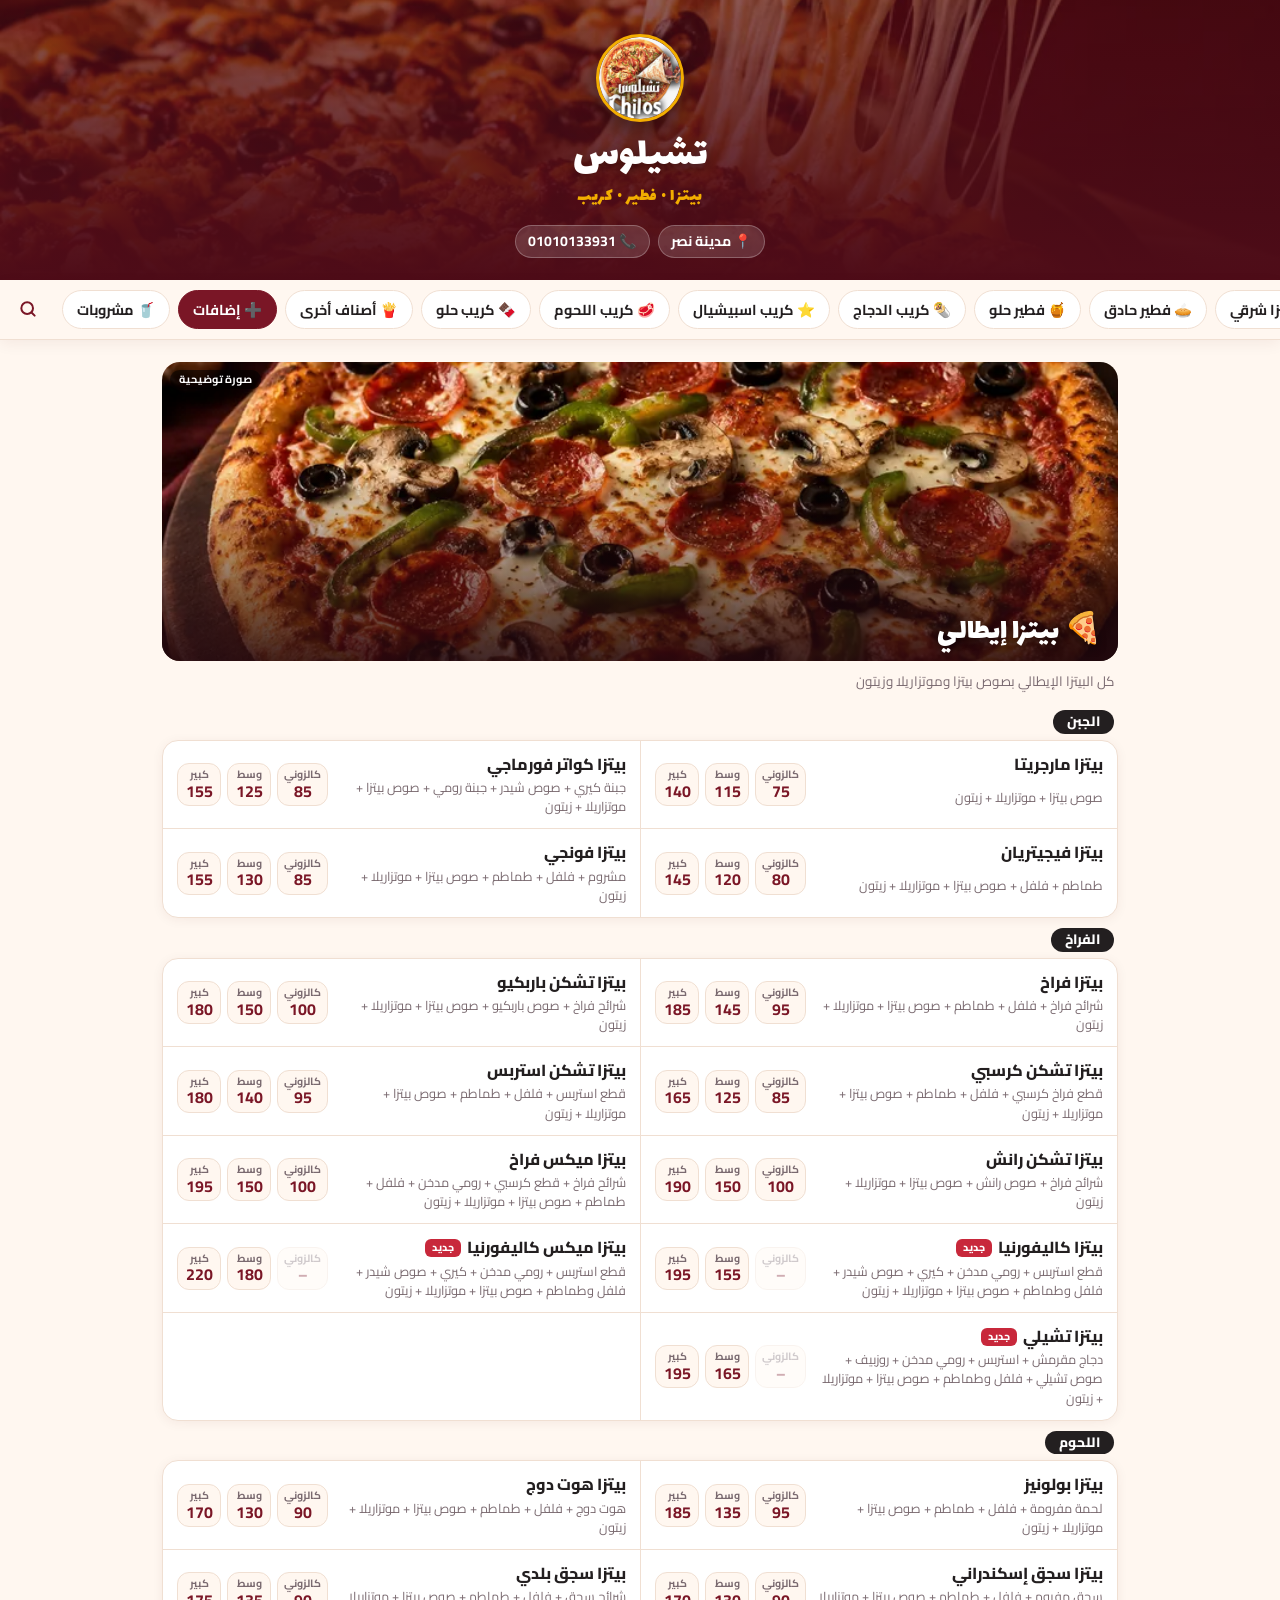
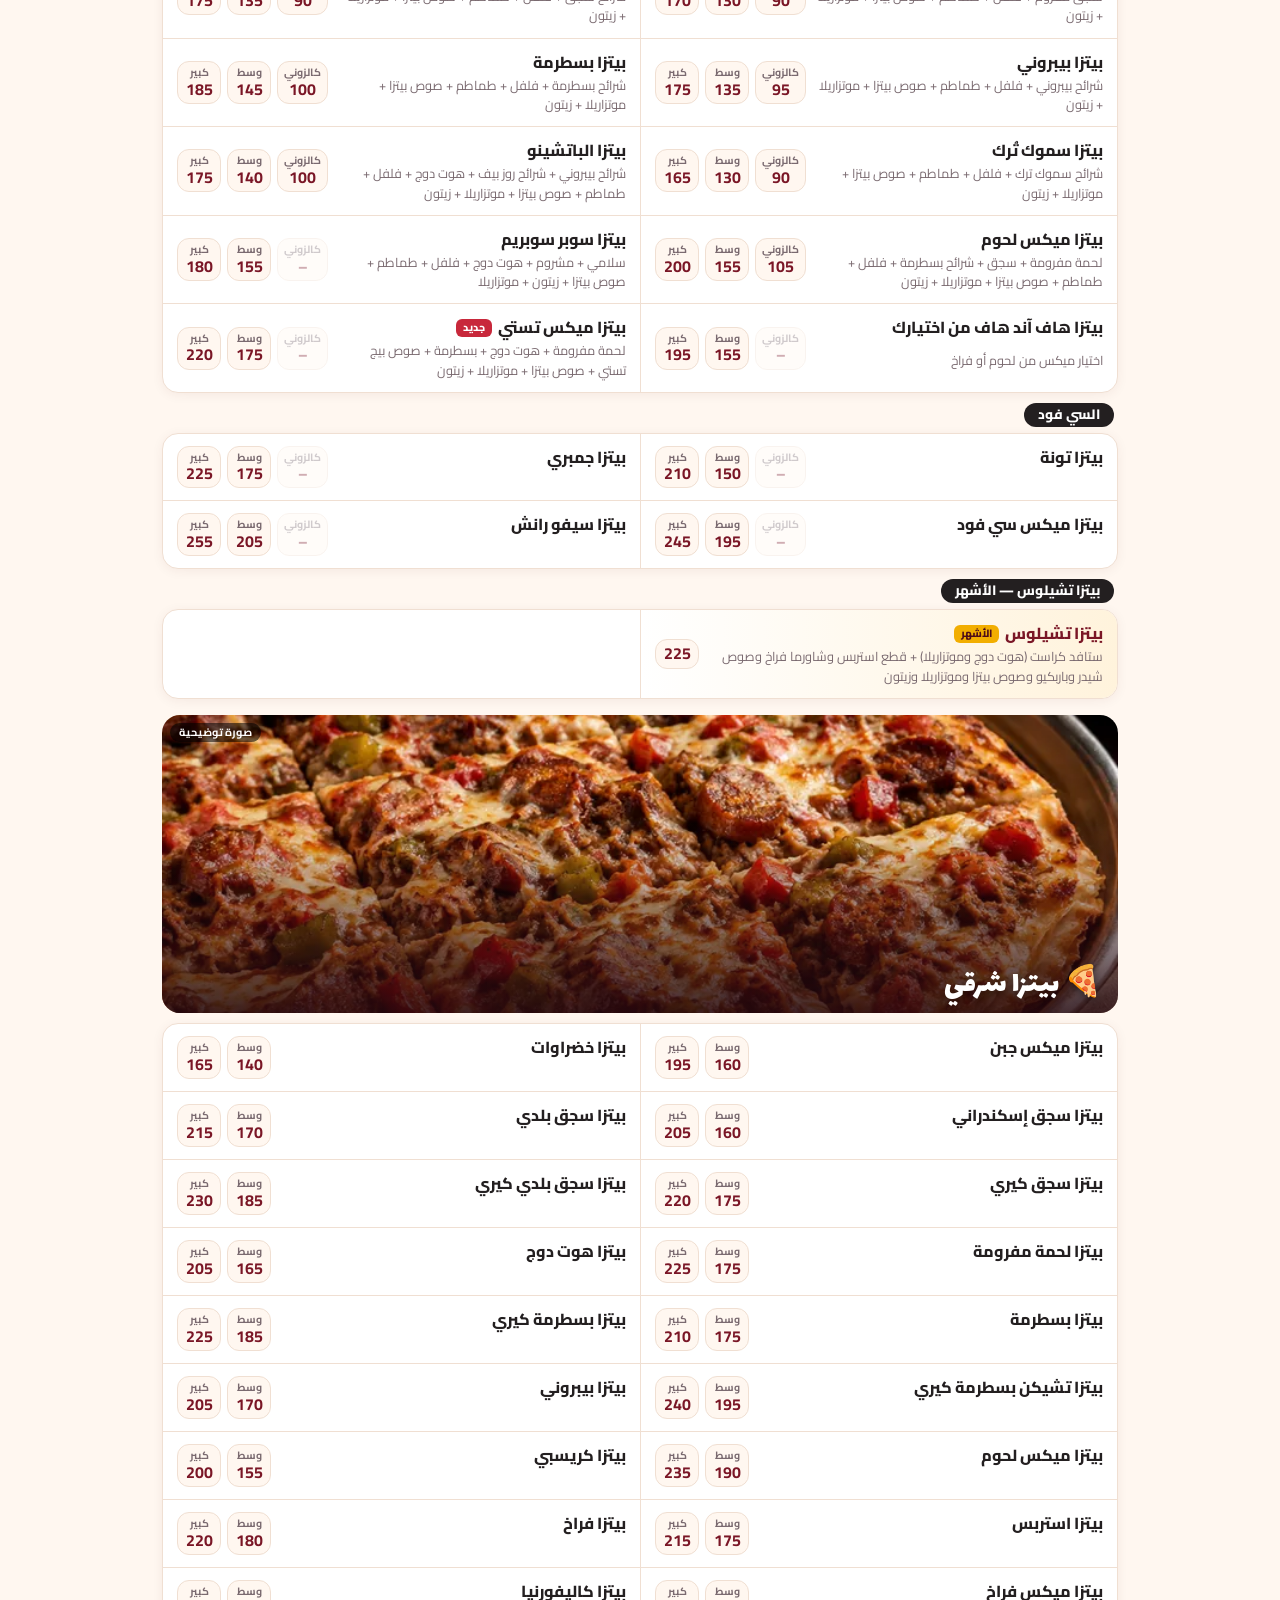
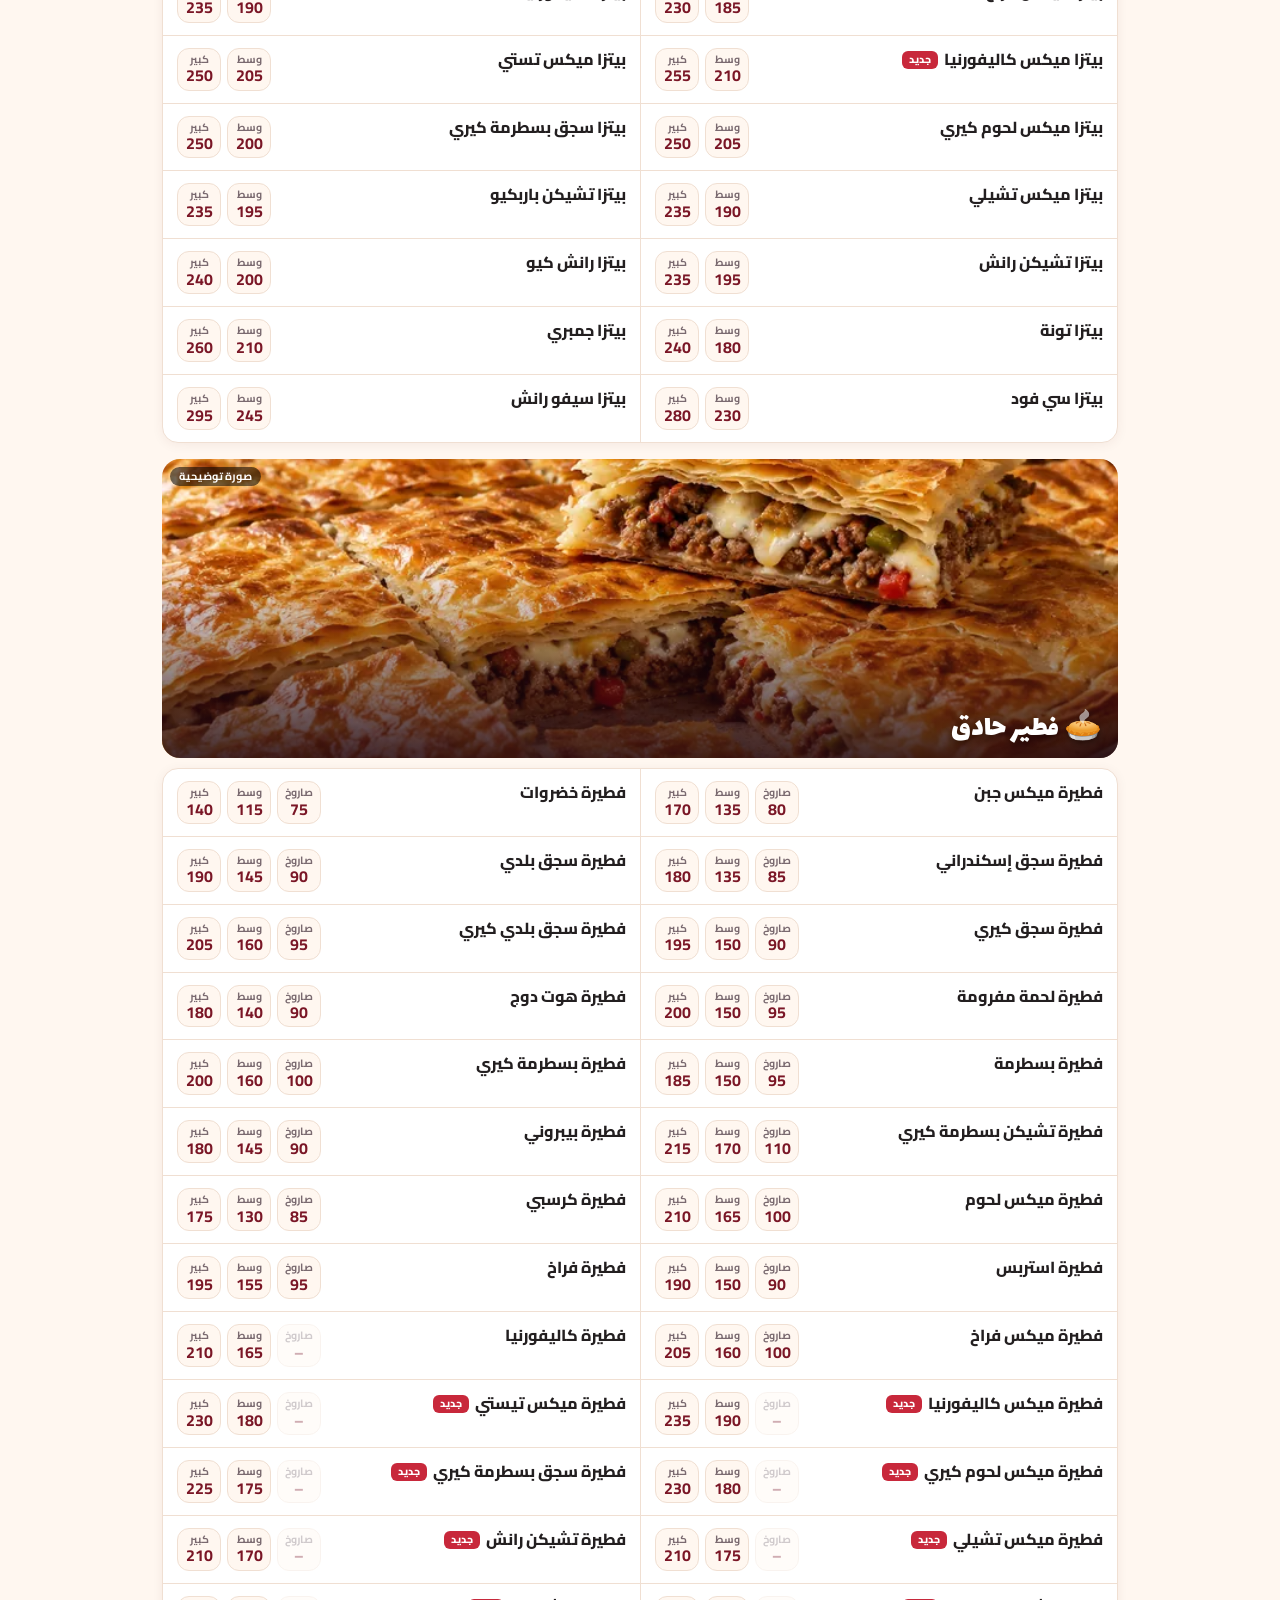
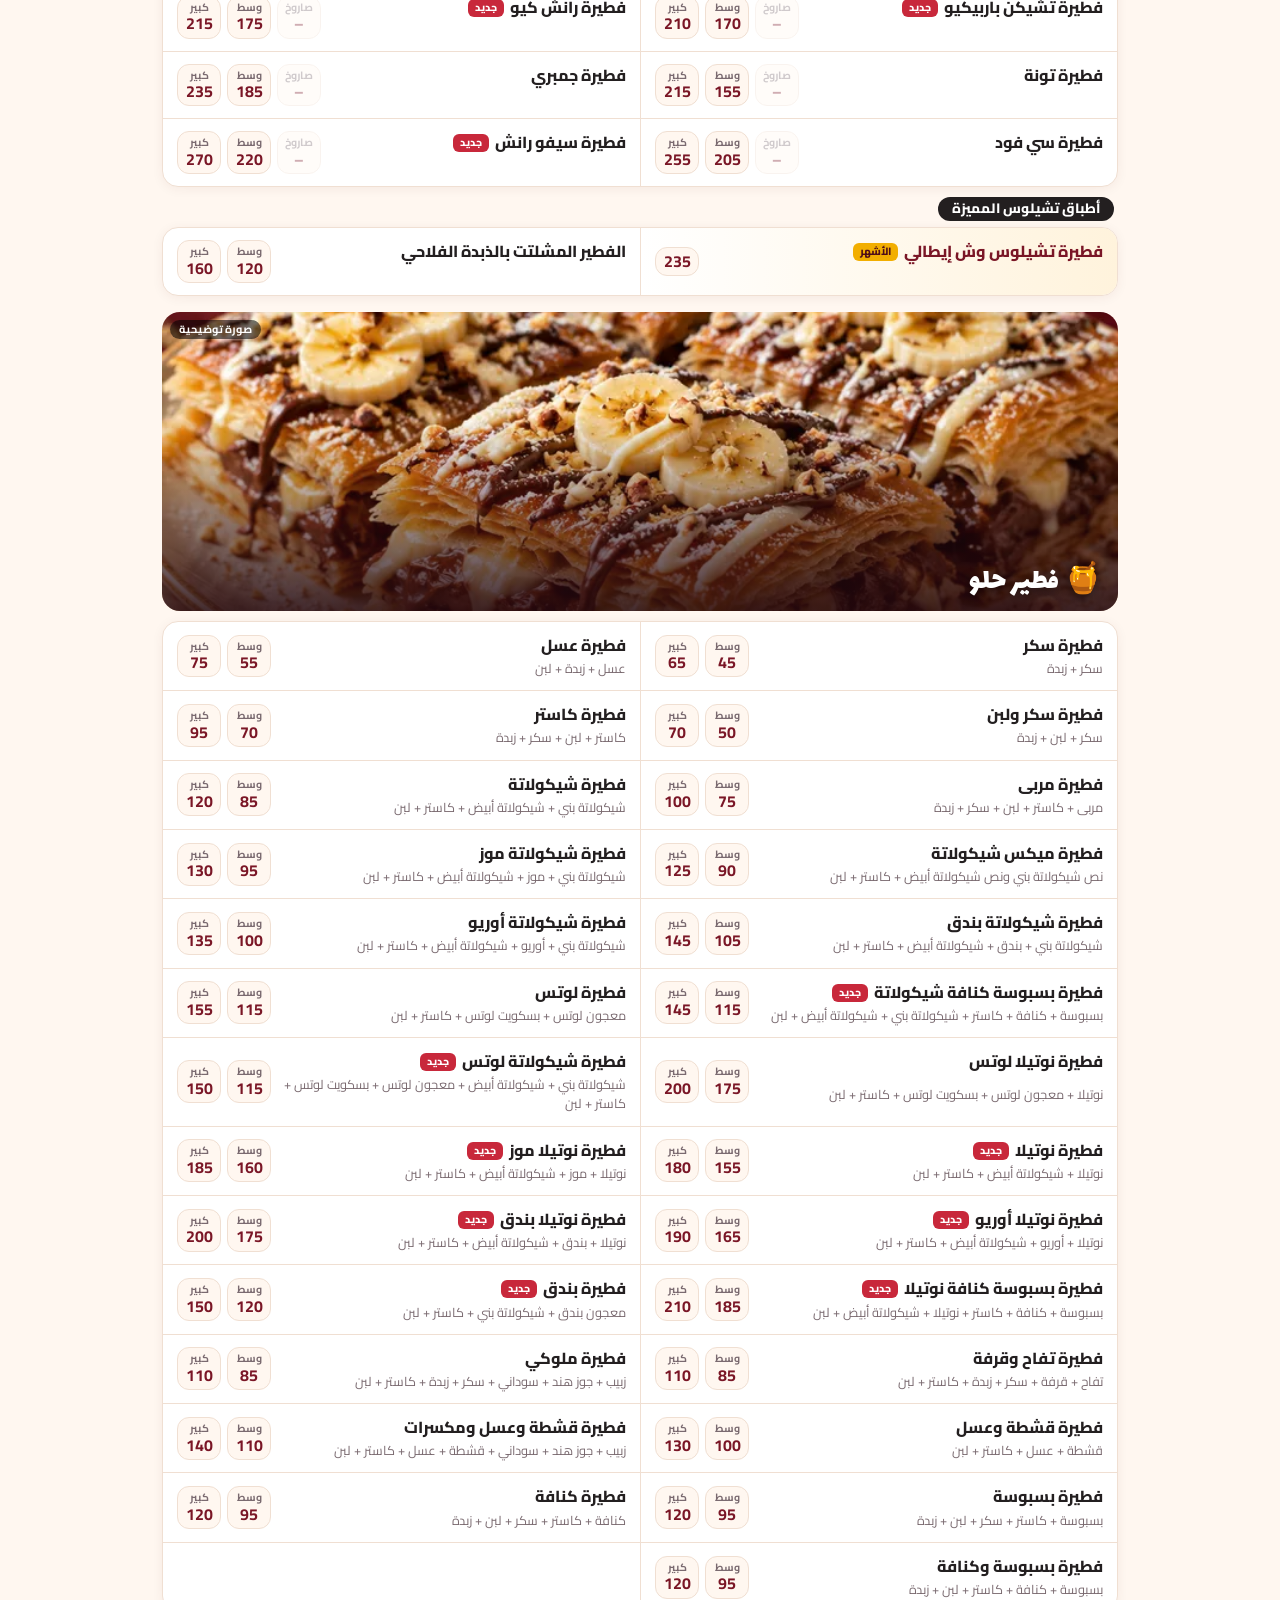
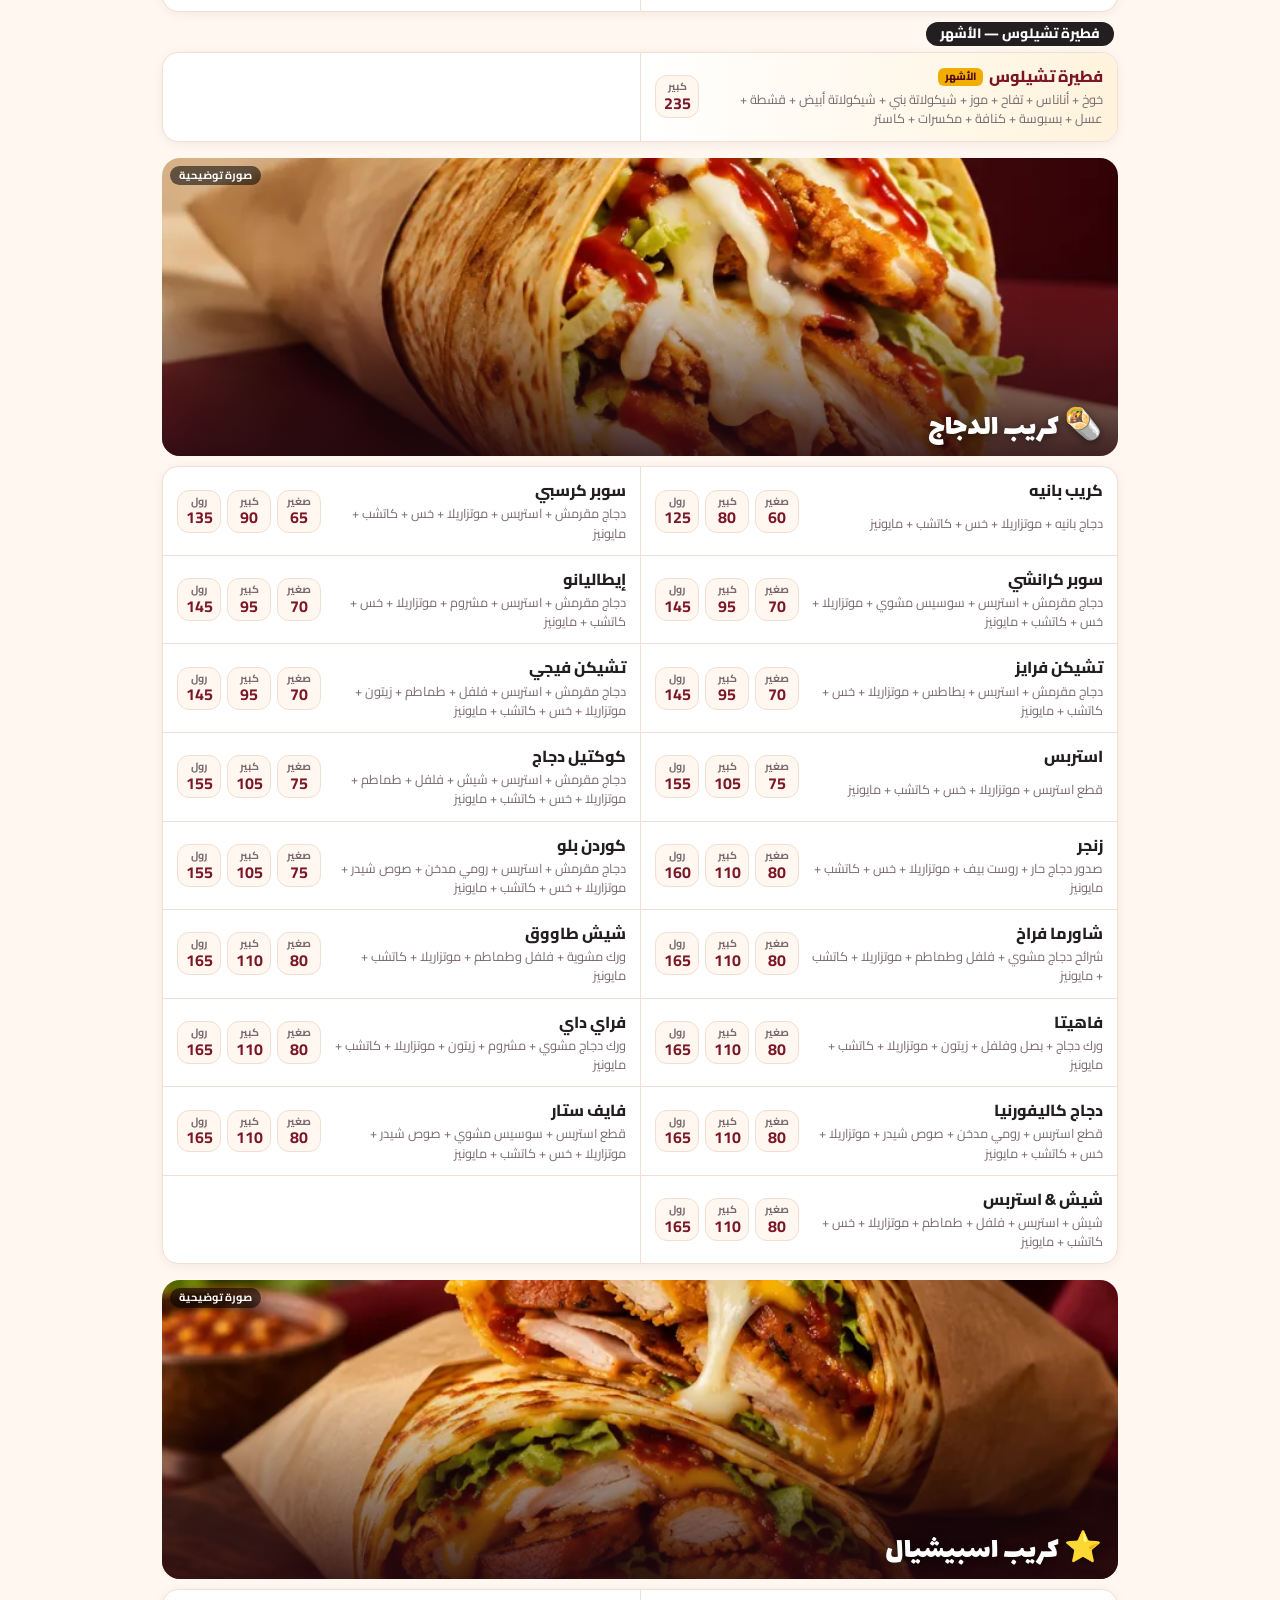
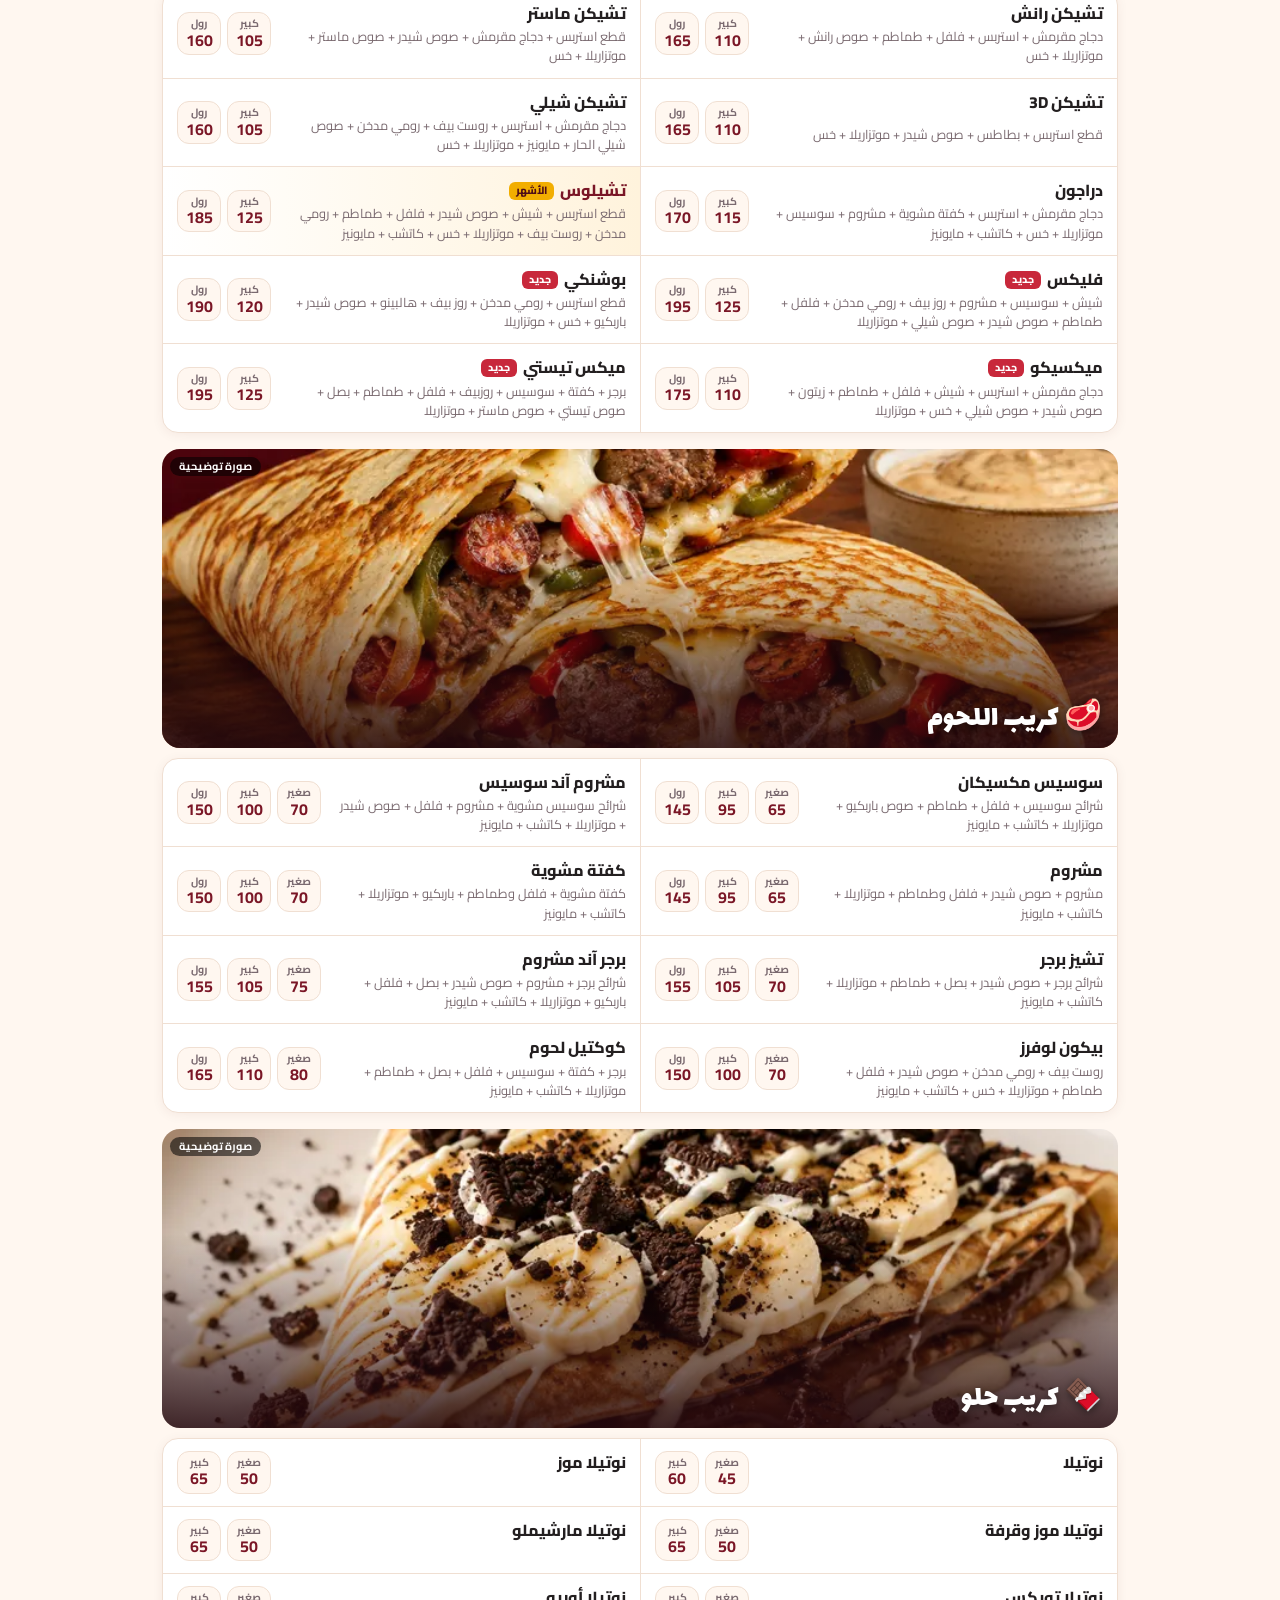
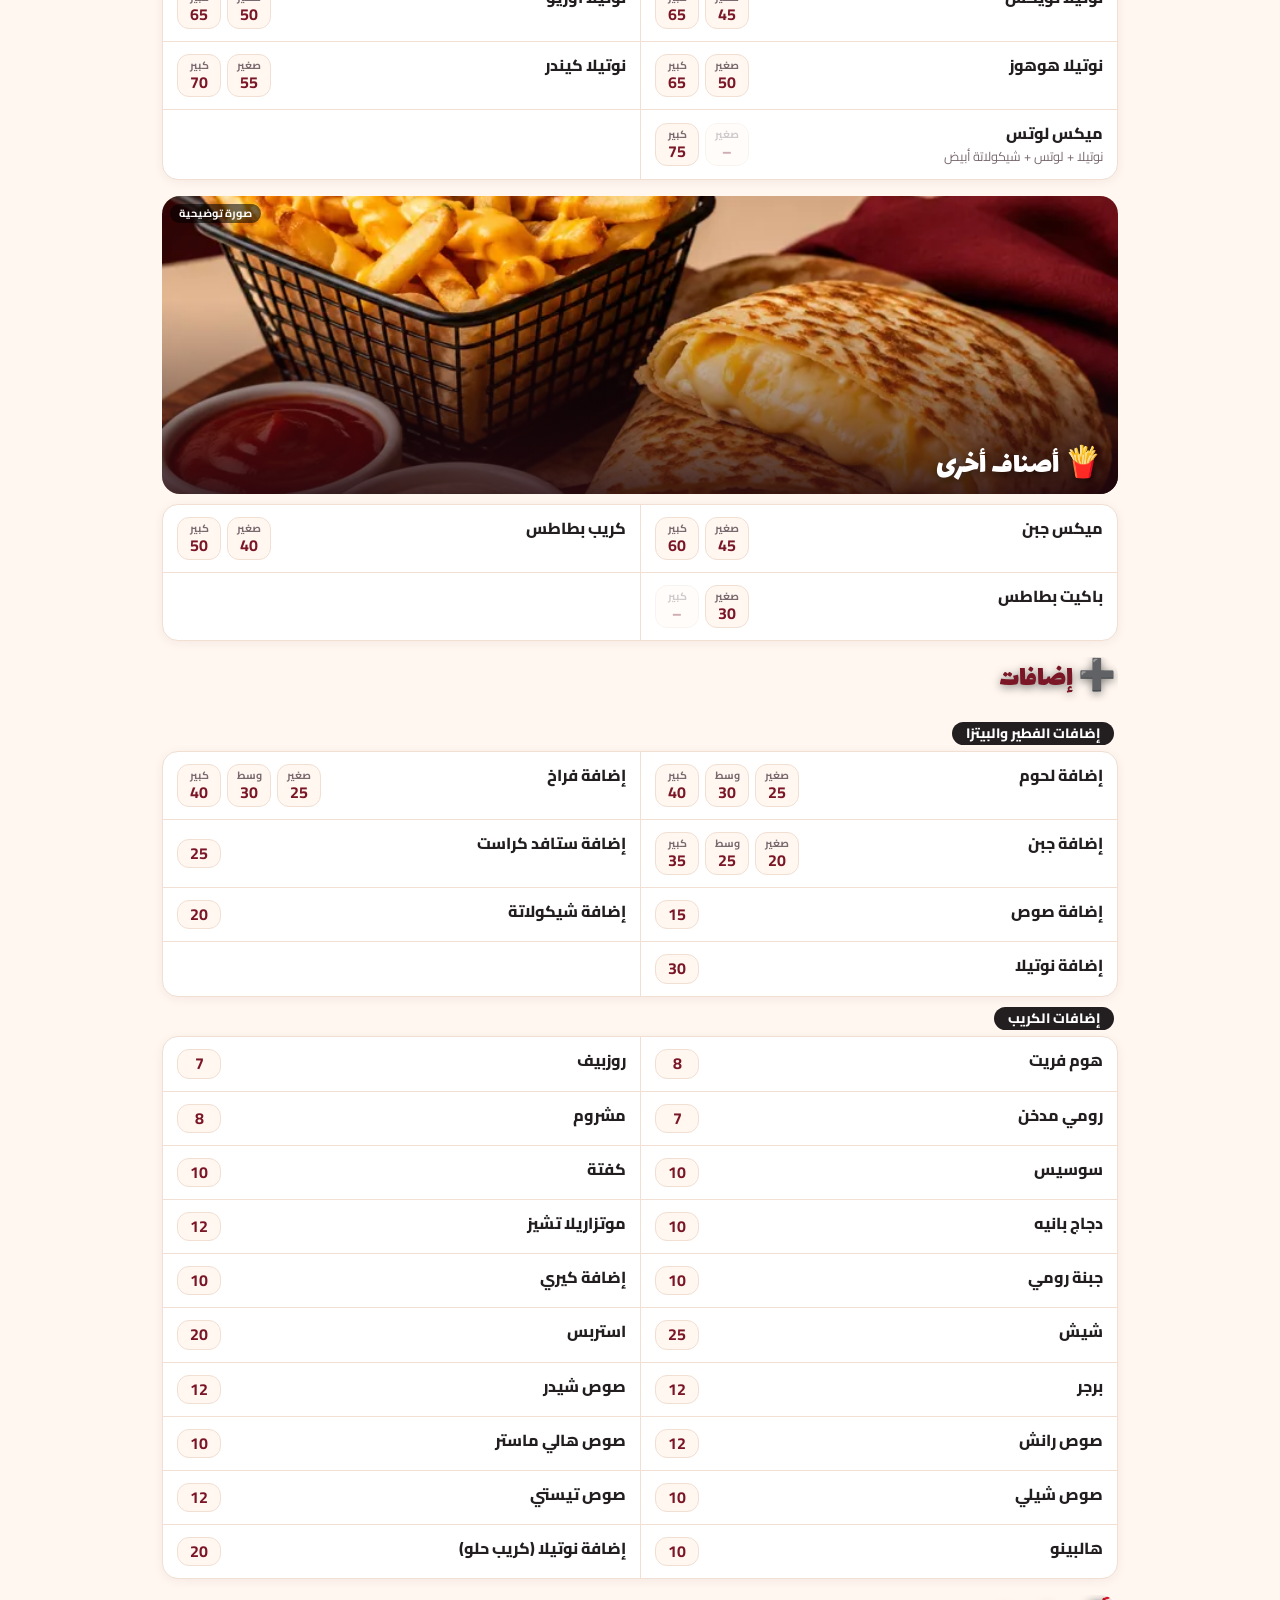
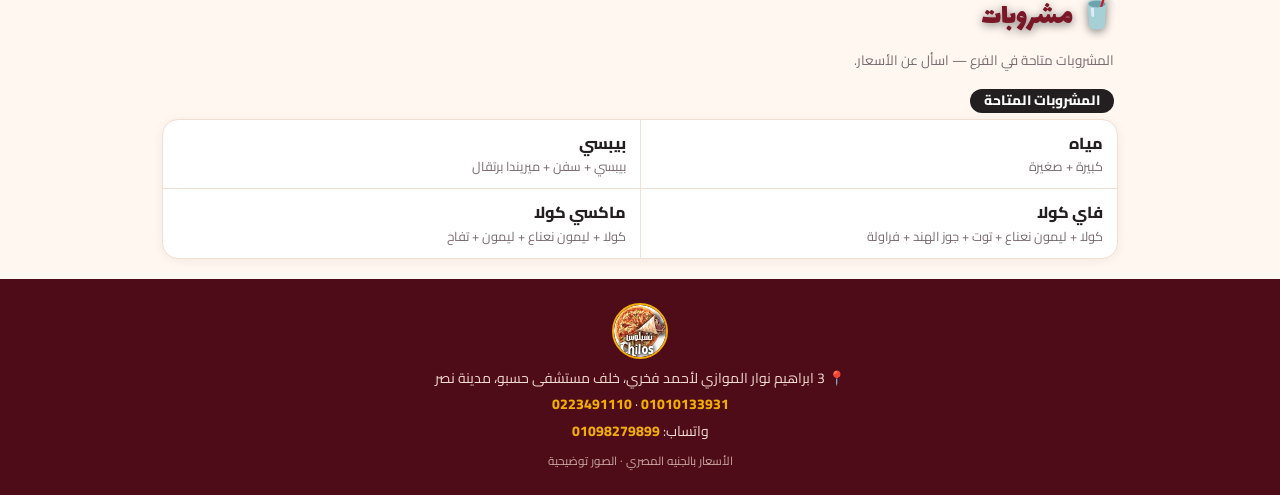
==== commit c2595b94: "Standalone view-only e-menu, site QR, redesigned A3 print menu (4 equal panels, photos, price capsul" ====
--- a/menu.html
+++ b/menu.html
@@ -3,133 +3,59 @@
 <head>
   <meta charset="utf-8">
   <meta name="viewport" content="width=device-width, initial-scale=1, viewport-fit=cover">
-  <title>المنيو | تشيلوس Chilos — بيتزا فطير كريب</title>
-  <meta name="description" content="منيو تشيلوس كامل بالأسعار: بيتزا إيطالي وشرقي، فطير حادق وحلو، كريب. اطلب مباشرة على واتساب.">
-  <meta name="theme-color" content="#7a1626">
+  <title>منيو تشيلوس Chilos</title>
+  <meta name="description" content="منيو تشيلوس كامل بالأسعار: بيتزا إيطالي وشرقي، فطير حادق وحلو، كريب.">
+  <meta name="theme-color" content="#4e0c18">
   <link rel="canonical" href="https://graphicdesiner04-ctrl.github.io/chilos/menu.html">
   <meta property="og:type" content="website">
   <meta property="og:locale" content="ar_EG">
+  <meta property="og:title" content="منيو تشيلوس Chilos">
+  <meta property="og:description" content="بيتزا · فطير · كريب — المنيو كامل بالأسعار">
   <meta property="og:url" content="https://graphicdesiner04-ctrl.github.io/chilos/menu.html">
-  <meta property="og:site_name" content="تشيلوس Chilos">
-  <meta name="twitter:card" content="summary_large_image">
-  <meta property="og:title" content="منيو تشيلوس Chilos — بيتزا · فطير · كريب">
-  <meta property="og:description" content="المنيو الإلكتروني واطلب أوردرك على واتساب في ثواني.">
   <meta property="og:image" content="https://graphicdesiner04-ctrl.github.io/chilos/assets/og.jpg">
   <link rel="icon" href="assets/icon.png" type="image/png" sizes="192x192">
   <link rel="apple-touch-icon" href="assets/apple-touch-icon.png">
   <link rel="preconnect" href="https://fonts.googleapis.com">
   <link rel="preconnect" href="https://fonts.gstatic.com" crossorigin>
   <link href="https://fonts.googleapis.com/css2?family=Cairo:wght@400;600;700;800&family=Lalezar&display=swap" rel="stylesheet">
-  <link rel="stylesheet" href="style.css?v=4">
+  <link rel="stylesheet" href="emenu.css?v=2">
 </head>
-<body data-mode="emenu">
-<svg width="0" height="0" style="position:absolute" aria-hidden="true"><symbol id="i-wa" viewBox="0 0 24 24"><path fill="currentColor" d="M17.472 14.382c-.297-.149-1.758-.867-2.03-.967-.273-.099-.471-.148-.67.15-.197.297-.767.966-.94 1.164-.173.199-.347.223-.644.075-.297-.15-1.255-.463-2.39-1.475-.883-.788-1.48-1.761-1.653-2.059-.173-.297-.018-.458.13-.606.134-.133.298-.347.446-.52.149-.174.198-.298.298-.497.099-.198.05-.371-.025-.52-.075-.149-.669-1.612-.916-2.207-.242-.579-.487-.5-.669-.51-.173-.008-.371-.01-.57-.01-.198 0-.52.074-.792.372-.272.297-1.04 1.016-1.04 2.479 0 1.462 1.065 2.875 1.213 3.074.149.198 2.096 3.2 5.077 4.487.709.306 1.262.489 1.694.625.712.227 1.36.195 1.871.118.571-.085 1.758-.719 2.006-1.413.248-.694.248-1.289.173-1.413-.074-.124-.272-.198-.57-.347m-5.421 7.403h-.004a9.87 9.87 0 01-5.031-1.378l-.361-.214-3.741.982.998-3.648-.235-.374a9.86 9.86 0 01-1.51-5.26c.001-5.45 4.436-9.884 9.888-9.884 2.64 0 5.122 1.03 6.988 2.898a9.825 9.825 0 012.893 6.994c-.003 5.45-4.437 9.884-9.885 9.884m8.413-18.297A11.815 11.815 0 0012.05 0C5.495 0 .16 5.335.157 11.892c0 2.096.547 4.142 1.588 5.945L.057 24l6.305-1.654a11.882 11.882 0 005.683 1.448h.005c6.554 0 11.89-5.335 11.893-11.893a11.821 11.821 0 00-3.48-8.413z"/></symbol></svg>
-
-<a class="skip" href="#menuOut">تخطي إلى الأصناف</a>
-<header class="topbar" id="top">
-  <div class="wrap topbar__in">
-    <a class="brand" href="./" aria-label="تشيلوس">
-      <img src="assets/icon-96.png" alt="" width="44" height="44">
-      <span class="brand__name">تشيلوس <small>Chilos</small></span>
-    </a>
-    <nav class="nav" aria-label="التنقل">
-      <a href="./">الصفحة الرئيسية</a>
-      <a href="./#contact">الموقع والتواصل</a>
-    </nav>
-    <a class="wabtn" id="hdrWa" href="#" target="_blank" rel="noopener" aria-label="واتساب">
-      <svg width="22" height="22" aria-hidden="true"><use href="#i-wa"/></svg>
-    </a>
-    <button class="cartbtn" id="openCart" aria-label="فتح السلة">
-      <svg width="22" height="22" viewBox="0 0 24 24" fill="none" stroke="currentColor" stroke-width="2" stroke-linecap="round" stroke-linejoin="round" aria-hidden="true"><circle cx="9" cy="20" r="1.5"/><circle cx="18" cy="20" r="1.5"/><path d="M2 3h3l2.7 12.4a2 2 0 0 0 2 1.6h7.7a2 2 0 0 0 2-1.5L21 8H6"/></svg>
-      <span class="cartbtn__label">السلة</span>
-      <span class="badge" id="cartCount" hidden>0</span>
-    </button>
-  </div>
-</header>
-<main id="menu" class="emenu">
-  <section class="emhead">
-    <div class="wrap emhead__in">
-      <img src="assets/icon-96.png" alt="" width="64" height="64">
-      <div>
-        <h1>منيو تشيلوس</h1>
-        <p>بيتزا · فطير · كريب — اضغط على السعر عشان تضيفه لطلبك</p>
+<body>
+  <header class="hero">
+    <img class="hero__bg" src="assets/photos/chilos-pizza.webp" alt="" width="800" height="600" fetchpriority="high">
+    <div class="hero__in">
+      <img class="hero__logo" src="assets/icon.png" alt="شعار تشيلوس" width="96" height="96">
+      <h1>تشيلوس</h1>
+      <p class="hero__tag">بيتزا · فطير · كريب</p>
+      <div class="hero__info">
+        <span>📍 مدينة نصر</span>
+        <a id="call" href="#">📞 <span id="callNum"></span></a>
       </div>
     </div>
-    <div class="wrap emhead__cta">
-      <a class="btn btn--wa btn--sm" id="emWa" href="#" target="_blank" rel="noopener"><svg width="18" height="18" aria-hidden="true"><use href="#i-wa"/></svg> واتساب</a>
-      <a class="btn btn--line btn--sm" id="emCall" href="#">📞 اتصل</a>
-      <a class="btn btn--line btn--sm" href="./">🏠 الموقع</a>
+  </header>
+
+  <nav class="bar" aria-label="أقسام المنيو">
+    <div class="bar__tabs" id="tabs"></div>
+    <button class="bar__search" id="searchBtn" type="button" aria-label="بحث" aria-expanded="false">
+      <svg width="20" height="20" viewBox="0 0 24 24" fill="none" stroke="currentColor" stroke-width="2.4" stroke-linecap="round" aria-hidden="true"><circle cx="11" cy="11" r="7"/><path d="m20 20-3.5-3.5"/></svg>
+    </button>
+    <div class="bar__q" id="qWrap" hidden>
+      <input id="q" type="search" placeholder="دوّر على صنف... (مثال: رانش)" autocomplete="off" aria-label="بحث في المنيو">
     </div>
-  </section>
+  </nav>
 
-  <div class="wrap">
-    <div class="tools">
-      <label class="search">
-        <svg width="18" height="18" viewBox="0 0 24 24" fill="none" stroke="currentColor" stroke-width="2.2" stroke-linecap="round" aria-hidden="true"><circle cx="11" cy="11" r="7"/><path d="m20 20-3.500-3.500"/></svg>
-        <input id="q" type="search" placeholder="دوّر على صنف... (مثال: رانش)" autocomplete="off" aria-label="بحث في المنيو">
-      </label>
-    </div>
-    <div class="chips" id="chips" role="group" aria-label="أقسام المنيو"></div>
-    <div id="menuOut" class="menu" aria-live="polite"></div>
-    <p class="emfoot">الأسعار بالجنيه المصري. <span id="tAddr"></span></p>
-  </div>
-</main>
+  <main class="list" id="list"></main>
+  <p class="nores" id="nores" hidden></p>
 
-<footer class="footer">
-  <div class="wrap">© <span id="yr"></span> تشيلوس Chilos — بيتزا · فطير · كريب</div>
-</footer>
+  <footer class="foot">
+    <img src="assets/icon-96.png" alt="" width="56" height="56" loading="lazy">
+    <p id="addr"></p>
+    <p class="foot__ph"><a id="call2" href="#"></a> · <a id="land" href="#"></a></p>
+    <p class="foot__wa">واتساب: <a id="wa" href="#" target="_blank" rel="noopener"></a></p>
+    <small>الأسعار بالجنيه المصري<span id="aiNote"> · الصور توضيحية</span></small>
+  </footer>
 
-<!-- sticky mobile cart bar -->
-<button class="cartbar" id="cartBar" hidden>
-  <span>عرض السلة · <b id="barCount">0</b> صنف</span>
-  <span><b id="barTotal">0</b> ج</span>
-</button>
-
-<!-- CART DRAWER -->
-<div class="overlay" id="overlay" hidden></div>
-<aside class="drawer" id="drawer" role="dialog" aria-modal="true" aria-hidden="true" aria-label="سلة الطلب" inert>
-  <div class="drawer__head">
-    <h3>طلبك</h3>
-    <button class="x" id="closeCart" aria-label="إغلاق">✕</button>
-  </div>
-  <div class="drawer__body">
-    <div id="cartList"></div>
-    <div class="empty" id="cartEmpty">السلة فاضية — ضيف أصناف من المنيو 🍕</div>
-
-    <form id="orderForm" class="form" novalidate>
-      <div class="seg" role="radiogroup" aria-label="طريقة الاستلام">
-        <label><input type="radio" name="mode" value="delivery" checked><span>🛵 توصيل</span></label>
-        <label><input type="radio" name="mode" value="pickup"><span>🏪 استلام من الفرع</span></label>
-      </div>
-      <label class="f">الاسم
-        <input name="name" type="text" autocomplete="name" placeholder="اسمك" required>
-      </label>
-      <label class="f">رقم الموبايل
-        <input name="phone" type="tel" inputmode="tel" autocomplete="tel" placeholder="01xxxxxxxxx" required>
-      </label>
-      <label class="f" id="addrField">العنوان بالتفصيل
-        <textarea name="address" rows="2" autocomplete="street-address" placeholder="الشارع، رقم العمارة، الدور، علامة مميزة"></textarea>
-      </label>
-      <label class="f">ملاحظات (اختياري — تقدر تكتب المشروبات هنا)
-        <textarea name="notes" rows="2" placeholder="مثال: بدون زيتون + 2 بيبسي"></textarea>
-      </label>
-      <p class="err" id="formErr" role="alert" hidden></p>
-    </form>
-  </div>
-  <div class="drawer__foot">
-    <div class="tot"><span>الإجمالي</span><b><span id="cartTotal">0</span> ج</b></div>
-    <small class="hint" id="deliveryHint">+ رسوم التوصيل (تتأكد منها عند تأكيد الطلب)</small>
-    <button class="btn btn--wa" id="sendWa" type="button">
-      <svg width="20" height="20" aria-hidden="true"><use href="#i-wa"/></svg>
-      ابعت الأوردر على واتساب
-    </button>
-    <button class="linkbtn" id="clearCart" type="button">تفريغ السلة</button>
-  </div>
-</aside>
-
-<div class="toast" id="toast" role="status" aria-live="polite"></div>
-
-<script src="menu.js?v=4"></script>
-<script src="app.js?v=7"></script>
+  <script src="menu.js?v=9"></script>
+  <script src="emenu.js?v=1"></script>
 </body>
 </html>
--- a/emenu.css
+++ b/emenu.css
@@ -0,0 +1,90 @@
+/* منيو إلكتروني مستقل (menu.html) — صفحة منيو فقط، بدون عناصر الموقع */
+:root{
+  --maroon:#7a1626; --maroon-d:#4e0c18; --ink:#231f20; --cream:#fff7f0; --card:#fff;
+  --gold:#f2ae00; --muted:#7a6a70; --line:#f0dfd2; --red:#c8283b;
+}
+*{box-sizing:border-box;margin:0;padding:0}
+html{-webkit-text-size-adjust:100%}
+body{font-family:'Cairo',system-ui,sans-serif;background:var(--cream);color:var(--ink);line-height:1.6;overflow-x:hidden}
+img{display:block;max-width:100%}
+a{color:inherit;text-decoration:none}
+button{font:inherit;color:inherit;background:none;border:0;cursor:pointer}
+:focus-visible{outline:3px solid var(--gold);outline-offset:2px}
+[hidden]{display:none!important}
+
+/* هيدر المنيو */
+.hero{position:relative;color:#fff;text-align:center;overflow:hidden;background:var(--maroon-d)}
+.hero__bg{position:absolute;inset:0;width:100%;height:100%;object-fit:cover;opacity:.55;filter:saturate(1.1)}
+.hero::after{content:"";position:absolute;inset:0;background:linear-gradient(180deg,rgba(78,12,24,.35) 0%,rgba(78,12,24,.75) 60%,var(--maroon-d) 100%)}
+.hero__in{position:relative;z-index:1;padding:34px 16px 22px;display:flex;flex-direction:column;align-items:center;gap:2px}
+.hero__logo{width:88px;height:88px;border-radius:50%;border:3px solid var(--gold);box-shadow:0 8px 24px rgba(0,0,0,.45)}
+.hero h1{font-family:'Lalezar',serif;font-weight:400;font-size:2.6rem;line-height:1.15;margin-top:8px;text-shadow:0 2px 12px rgba(0,0,0,.4)}
+.hero__tag{font-family:'Lalezar',serif;color:var(--gold);font-size:1.15rem;letter-spacing:.5px}
+.hero__info{display:flex;flex-wrap:wrap;justify-content:center;gap:8px;margin-top:12px;font-size:.88rem;font-weight:700}
+.hero__info>*{background:rgba(255,255,255,.14);border:1px solid rgba(255,255,255,.25);padding:4px 12px;border-radius:999px}
+.hero__info a span{direction:ltr;unicode-bidi:isolate}
+
+/* شريط الأقسام الثابت */
+.bar{position:sticky;top:0;z-index:20;background:rgba(255,247,240,.96);backdrop-filter:blur(8px);border-bottom:1px solid var(--line);display:grid;grid-template-columns:1fr auto;align-items:center;box-shadow:0 4px 14px rgba(78,12,24,.06)}
+.bar__tabs{display:flex;gap:8px;overflow-x:auto;padding:10px 12px;scrollbar-width:none;-webkit-overflow-scrolling:touch}
+.bar__tabs::-webkit-scrollbar{display:none}
+.tab{flex:none;padding:7px 14px;border-radius:999px;background:var(--card);border:1.5px solid var(--line);font-weight:700;font-size:.9rem;white-space:nowrap;transition:background .15s,color .15s,border-color .15s}
+.tab[aria-current=true]{background:var(--maroon);border-color:var(--maroon);color:#fff}
+.bar__search{width:44px;height:44px;margin-inline-end:6px;border-radius:50%;display:grid;place-items:center;color:var(--maroon)}
+.bar__search[aria-expanded=true]{background:var(--maroon);color:#fff}
+.bar__q{grid-column:1/-1;padding:0 12px 10px}
+.bar__q input{width:100%;font:inherit;padding:10px 16px;border-radius:999px;border:2px solid var(--line);background:#fff;outline:0}
+.bar__q input:focus{border-color:var(--maroon)}
+
+/* الأقسام */
+.list{width:min(980px,100%);margin:0 auto;padding:6px 12px 20px}
+.sec{scroll-margin-top:68px;padding-top:16px}
+.sec__head{position:relative;border-radius:18px;overflow:hidden;margin-bottom:10px;background:var(--maroon)}
+.sec__head img{width:100%;height:auto;aspect-ratio:16/7;object-fit:cover}
+.sec__head::after{content:"";position:absolute;inset:0;background:linear-gradient(180deg,transparent 35%,rgba(35,8,14,.85))}
+.sec__head h2{position:absolute;z-index:1;bottom:10px;inset-inline-start:16px;color:#fff;font-family:'Lalezar',serif;font-weight:400;font-size:1.9rem;line-height:1.2;text-shadow:0 2px 10px rgba(0,0,0,.5)}
+.sec__head--plain{background:none}
+.sec__head--plain::after{display:none}
+.sec__head--plain h2{position:static;color:var(--maroon);padding:4px 2px}
+.ai{position:absolute;z-index:1;top:8px;inset-inline-end:8px;background:rgba(0,0,0,.55);color:#fff;font-size:.68rem;font-weight:700;padding:1px 9px;border-radius:999px}
+.sec__note{font-size:.84rem;color:var(--muted);margin:0 4px 8px}
+.grp{display:inline-block;margin:10px 4px 6px;font-weight:800;font-size:.85rem;color:#fff;background:var(--ink);padding:1px 14px;border-radius:999px}
+
+.items{background:var(--card);border-radius:16px;box-shadow:0 2px 12px rgba(78,12,24,.06);border:1px solid var(--line);overflow:hidden}
+.it{padding:12px 14px;border-bottom:1px solid var(--line);display:grid;grid-template-columns:1fr auto;gap:2px 12px;align-items:start}
+.it:last-child{border-bottom:0}
+.it h3{font-size:1rem;font-weight:800;line-height:1.45}
+.it p{grid-column:1/2;font-size:.8rem;color:var(--muted);line-height:1.5}
+.badge{display:inline-block;font-size:.66rem;font-weight:800;color:#fff;background:var(--red);border-radius:6px;padding:0 7px;margin-inline-start:6px;vertical-align:2px;line-height:1.7}
+.badge--star{background:var(--gold);color:var(--maroon-d)}
+.pr{grid-column:2;grid-row:1/span 2;display:flex;gap:6px;align-self:center}
+.pr span{display:flex;flex-direction:column;align-items:center;min-width:44px;padding:4px 6px;border-radius:12px;background:var(--cream);border:1px solid var(--line)}
+.pr small{font-size:.66rem;color:var(--muted);font-weight:700;line-height:1.3}
+.pr b{font-size:1rem;color:var(--maroon);line-height:1.2}
+.pr span.off{opacity:.35}
+/* صنف مميز */
+.it--star{background:linear-gradient(90deg,#fff,#fff3dc)}
+.it--star h3{color:var(--maroon)}
+
+.drinks{display:grid;grid-template-columns:1fr;gap:0}
+.drinks .it{grid-template-columns:1fr}
+
+.nores{text-align:center;color:var(--muted);padding:30px 16px 60px}
+
+.foot{background:var(--maroon-d);color:#f3dcd2;text-align:center;padding:24px 16px calc(24px + env(safe-area-inset-bottom));display:flex;flex-direction:column;align-items:center;gap:4px;font-size:.88rem}
+.foot img{border-radius:50%;border:2px solid var(--gold);margin-bottom:4px}
+.foot a{color:var(--gold);font-weight:800;direction:ltr;unicode-bidi:isolate}
+.foot small{opacity:.75;margin-top:6px}
+
+@media (min-width:760px){
+  .items{display:grid;grid-template-columns:1fr 1fr}
+  .it:nth-last-child(2):nth-child(odd){border-bottom:0}
+  .it:nth-child(odd){border-inline-end:1px solid var(--line)}
+  .sec__head img{aspect-ratio:16/5}
+}
+@media (max-width:360px){
+  .pr span{min-width:38px;padding:3px 4px}
+  .pr b{font-size:.92rem}
+  .it{gap:2px 8px;padding:11px 10px}
+}
+@media (prefers-reduced-motion:reduce){*{transition:none!important}}
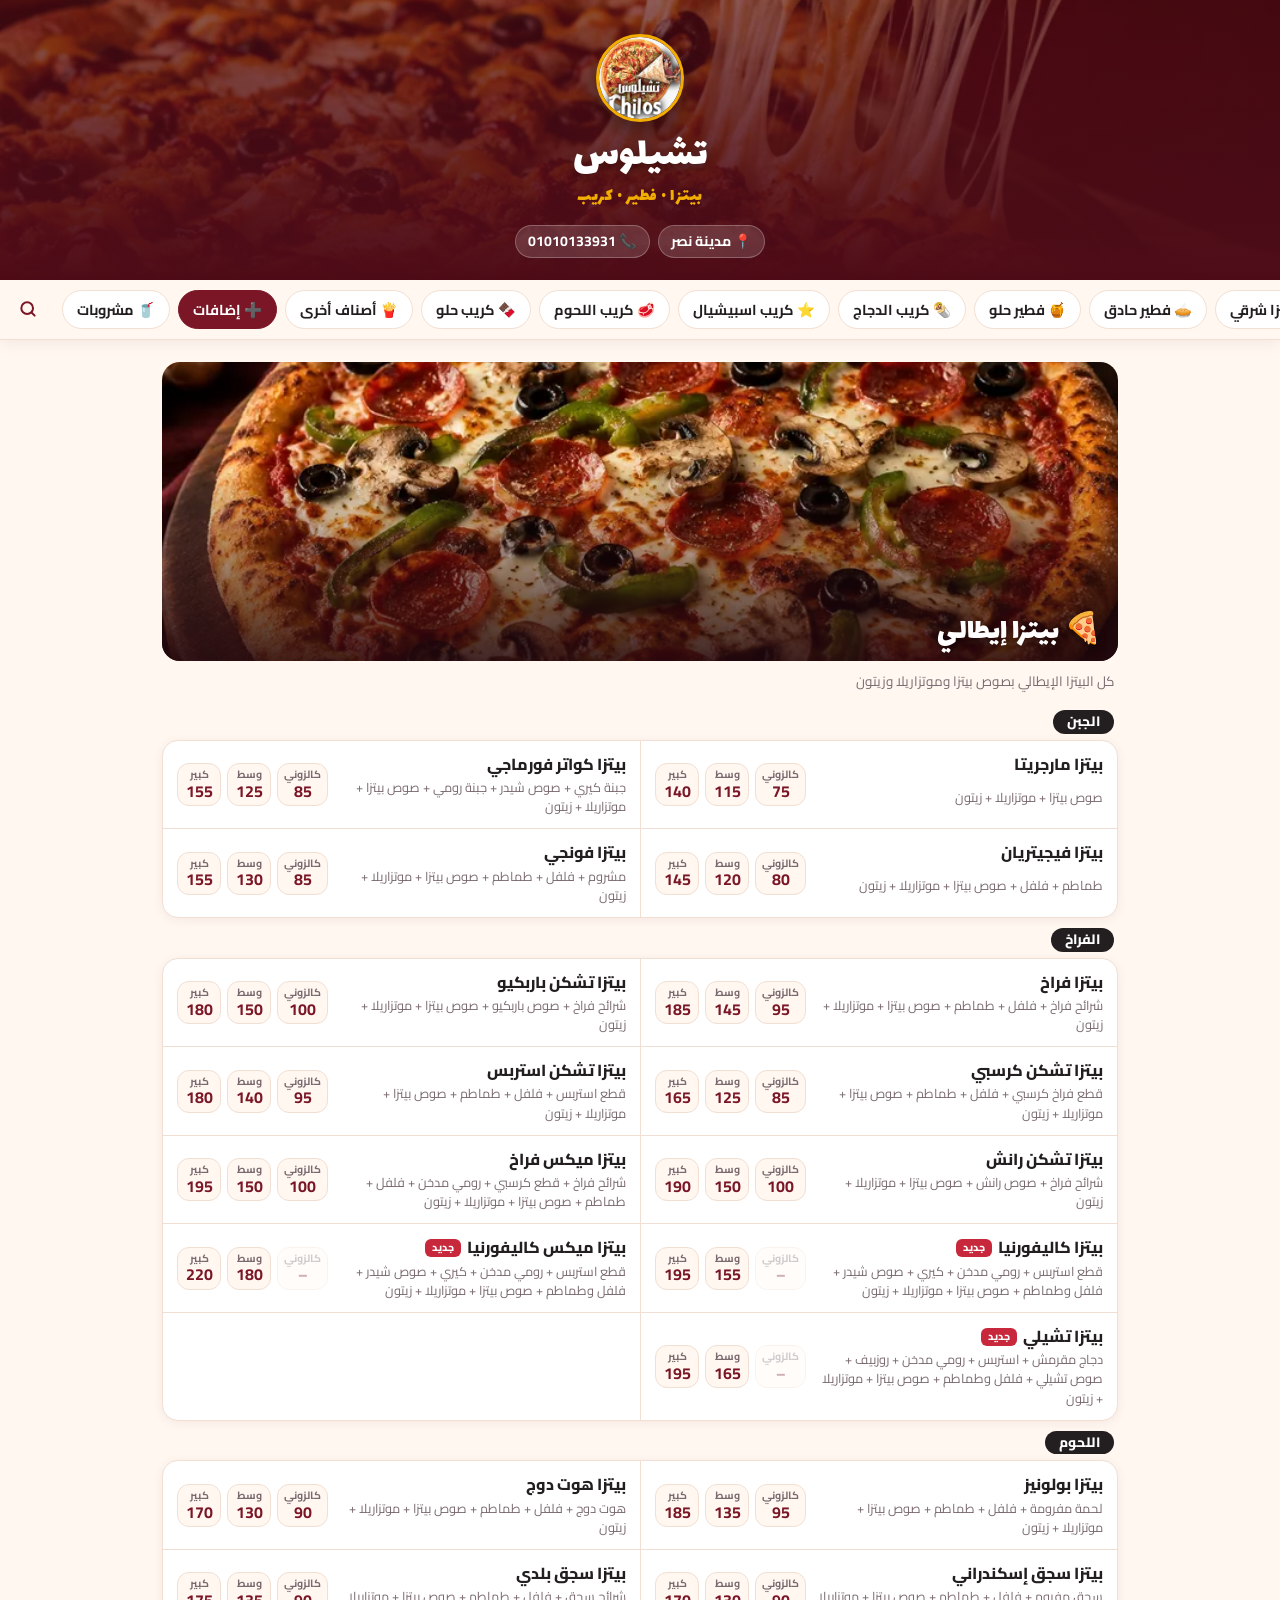
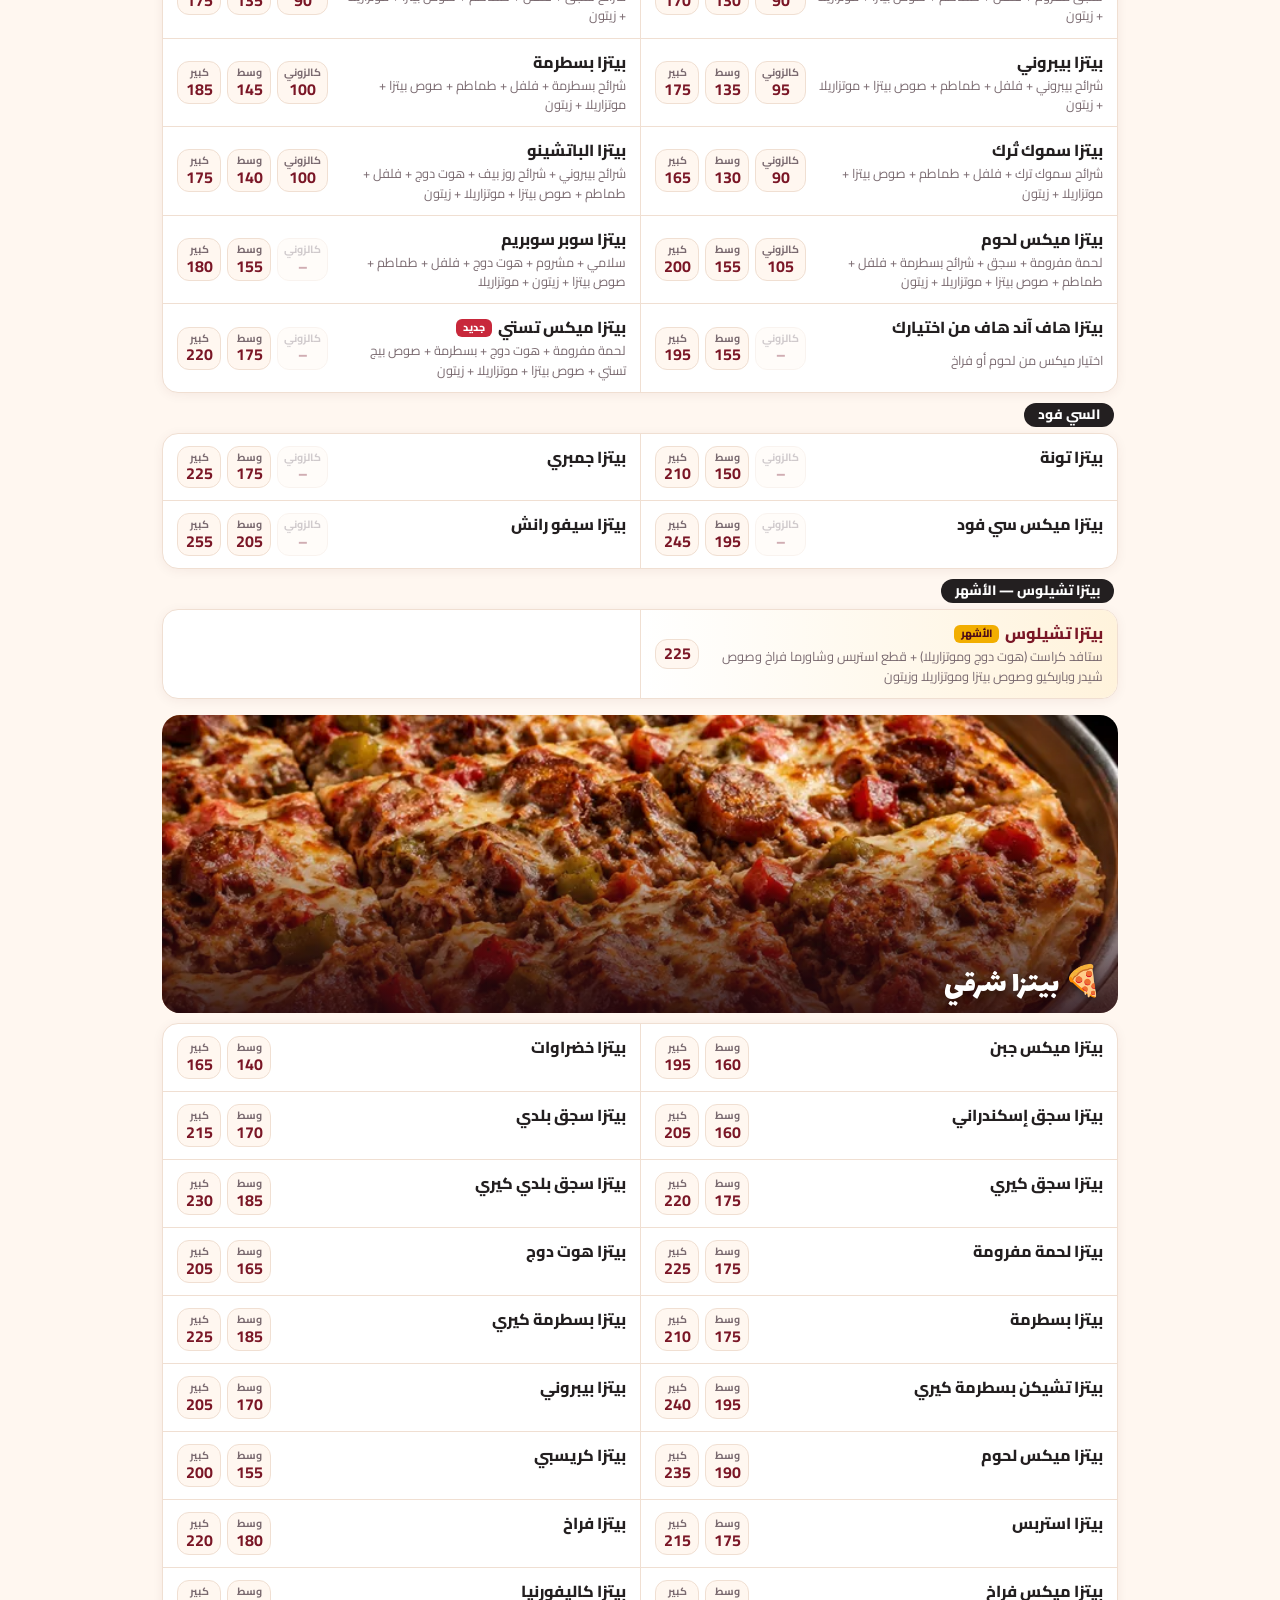
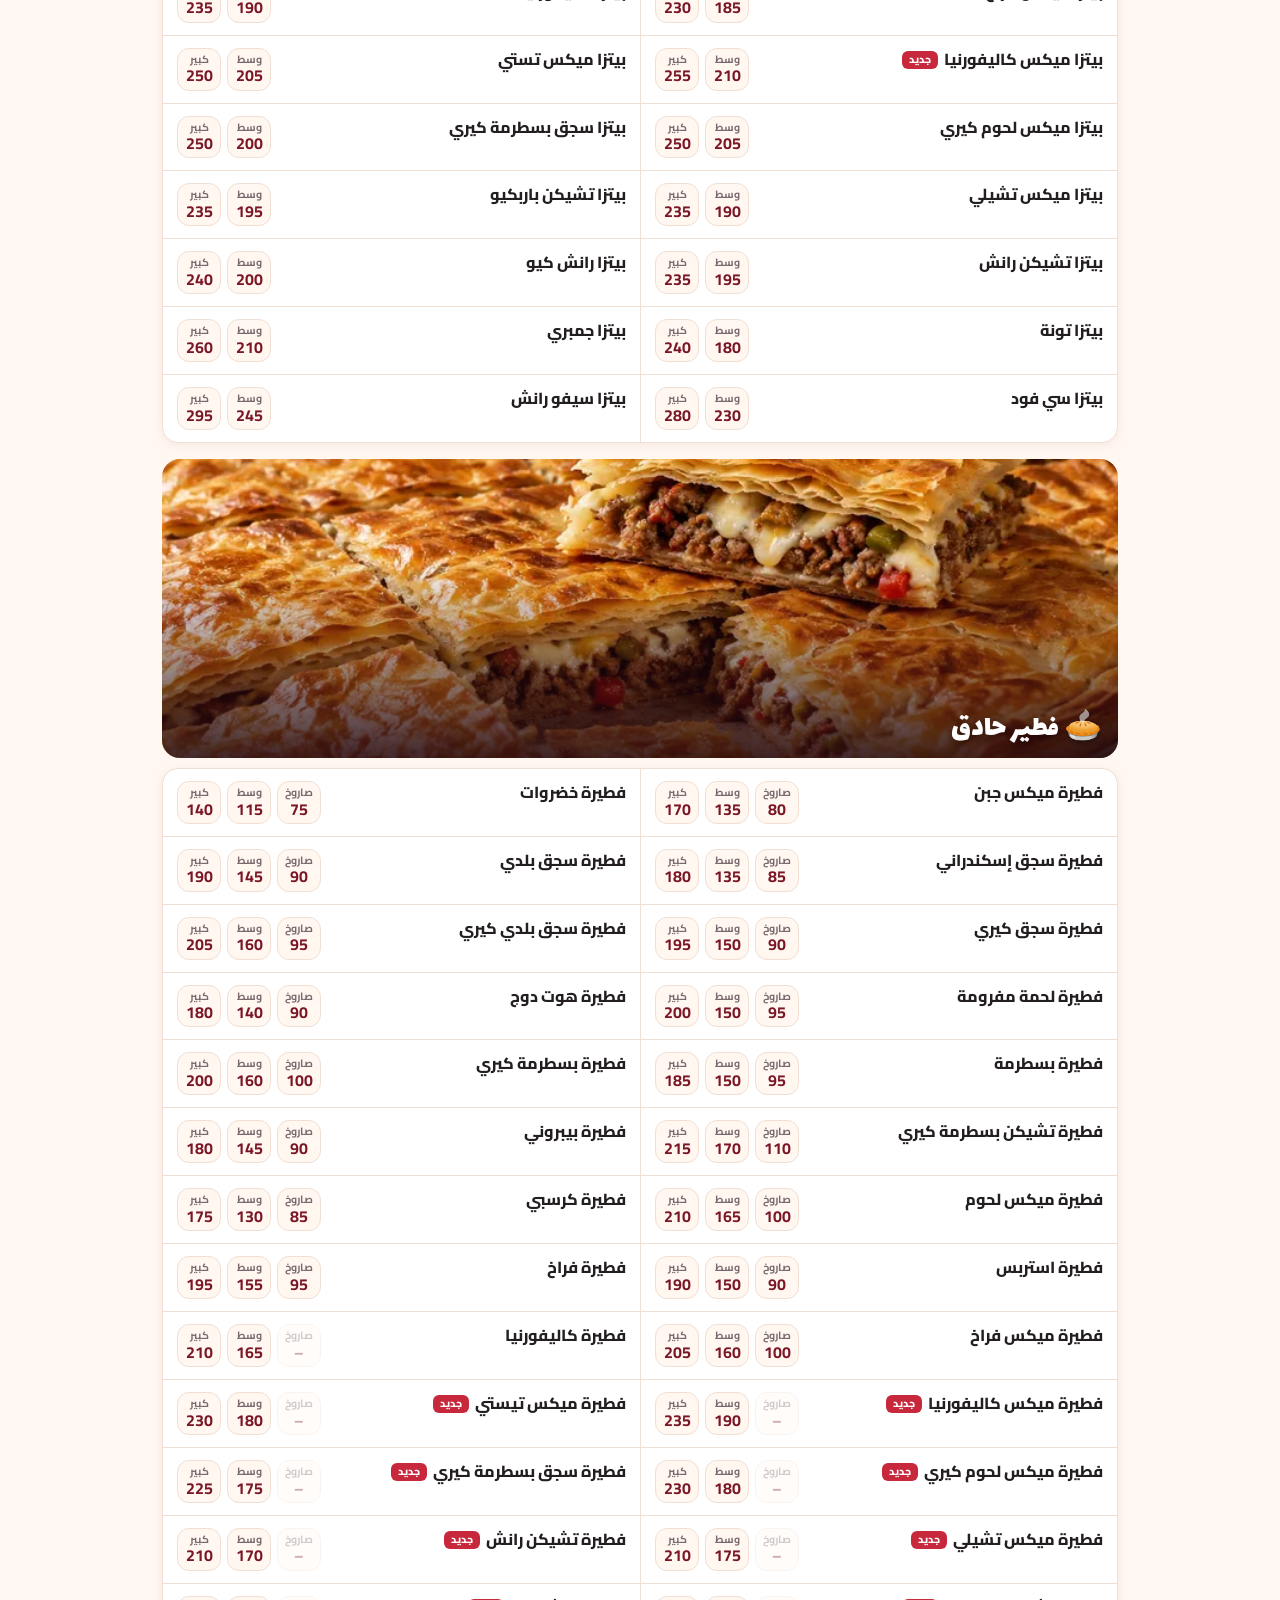
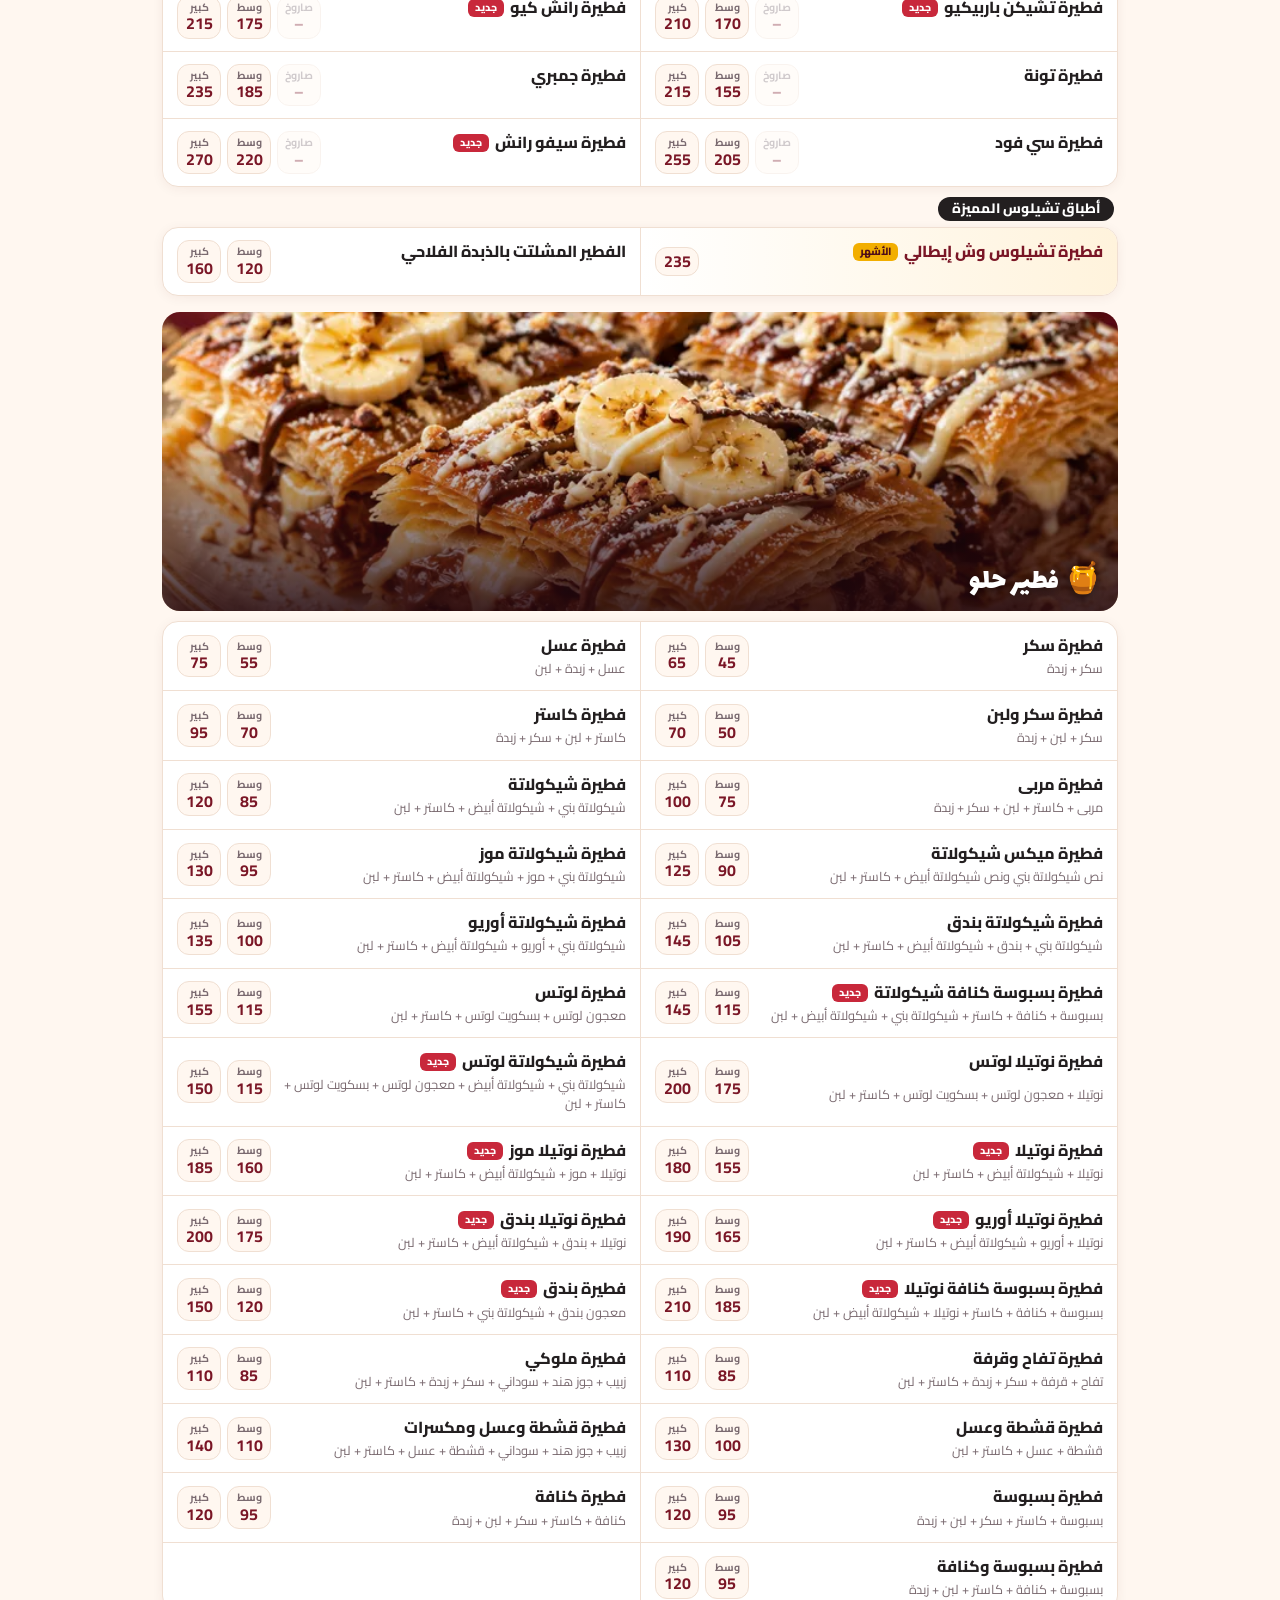
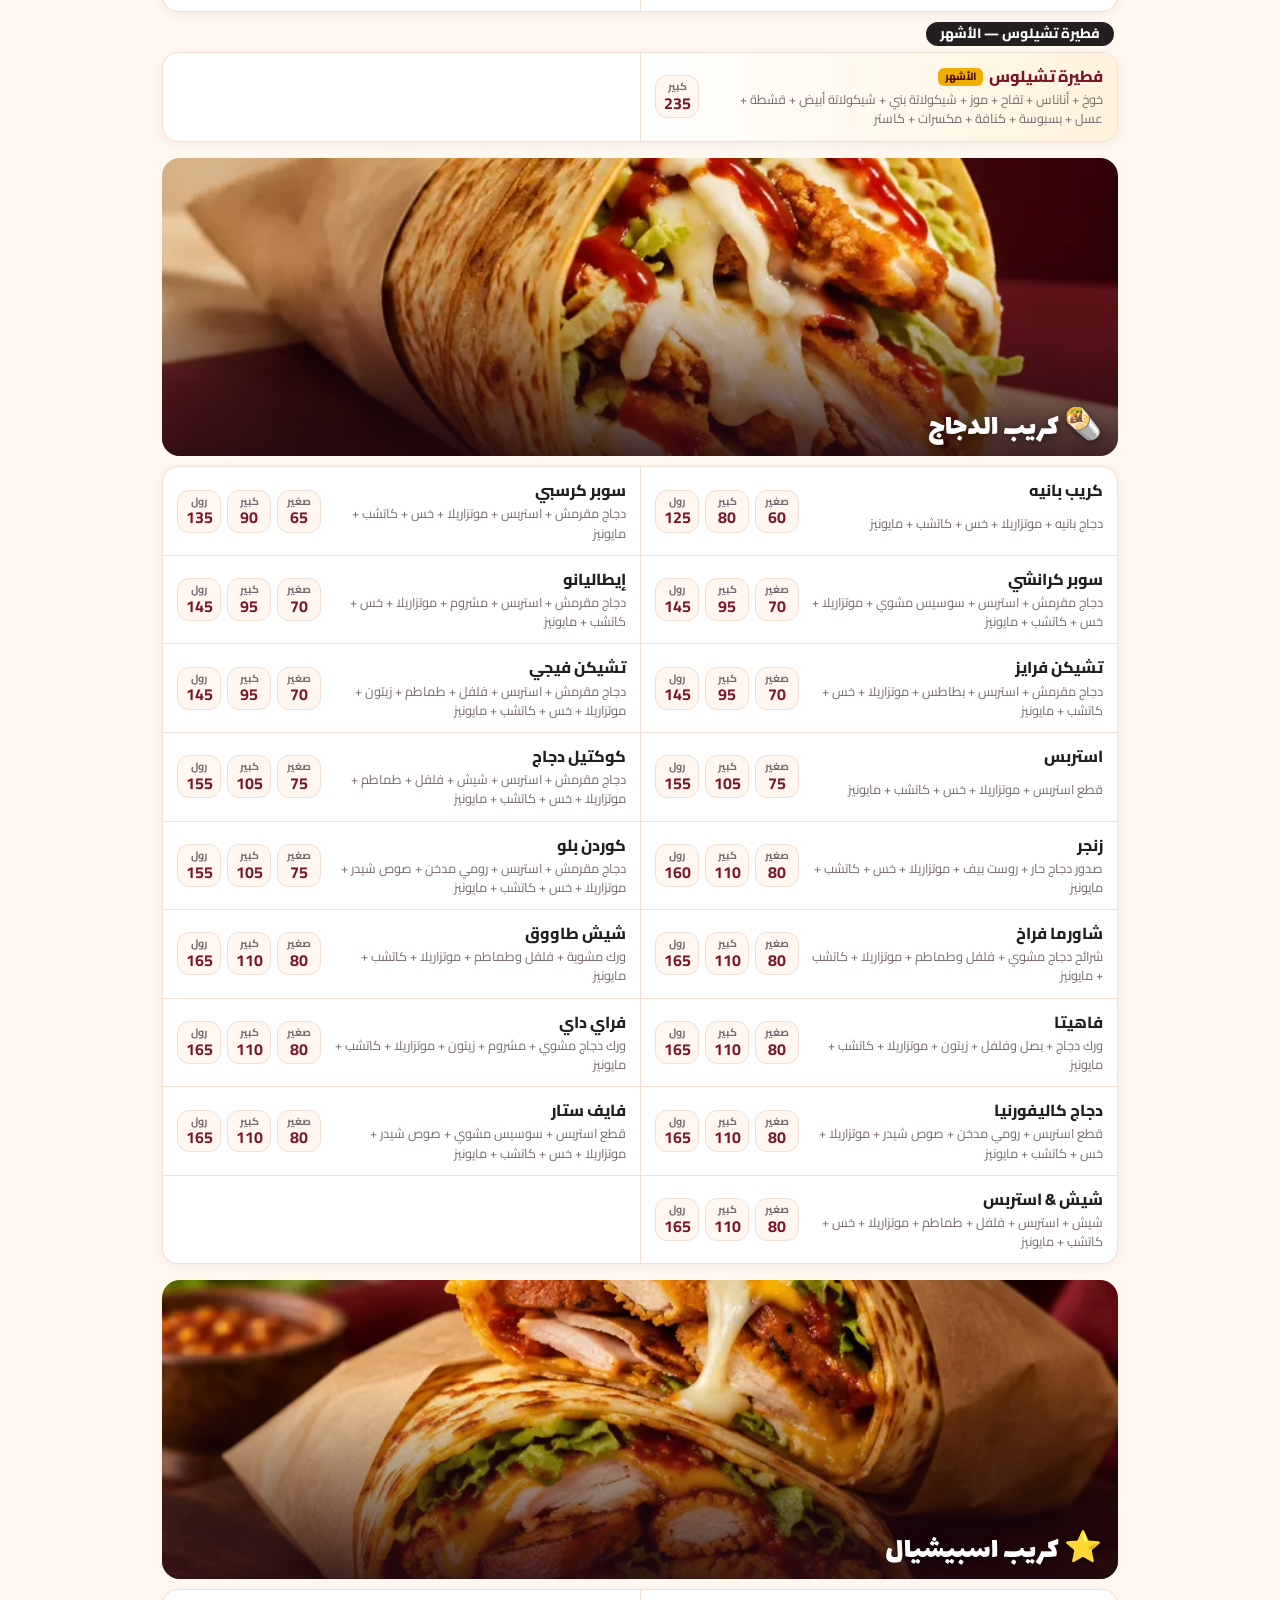
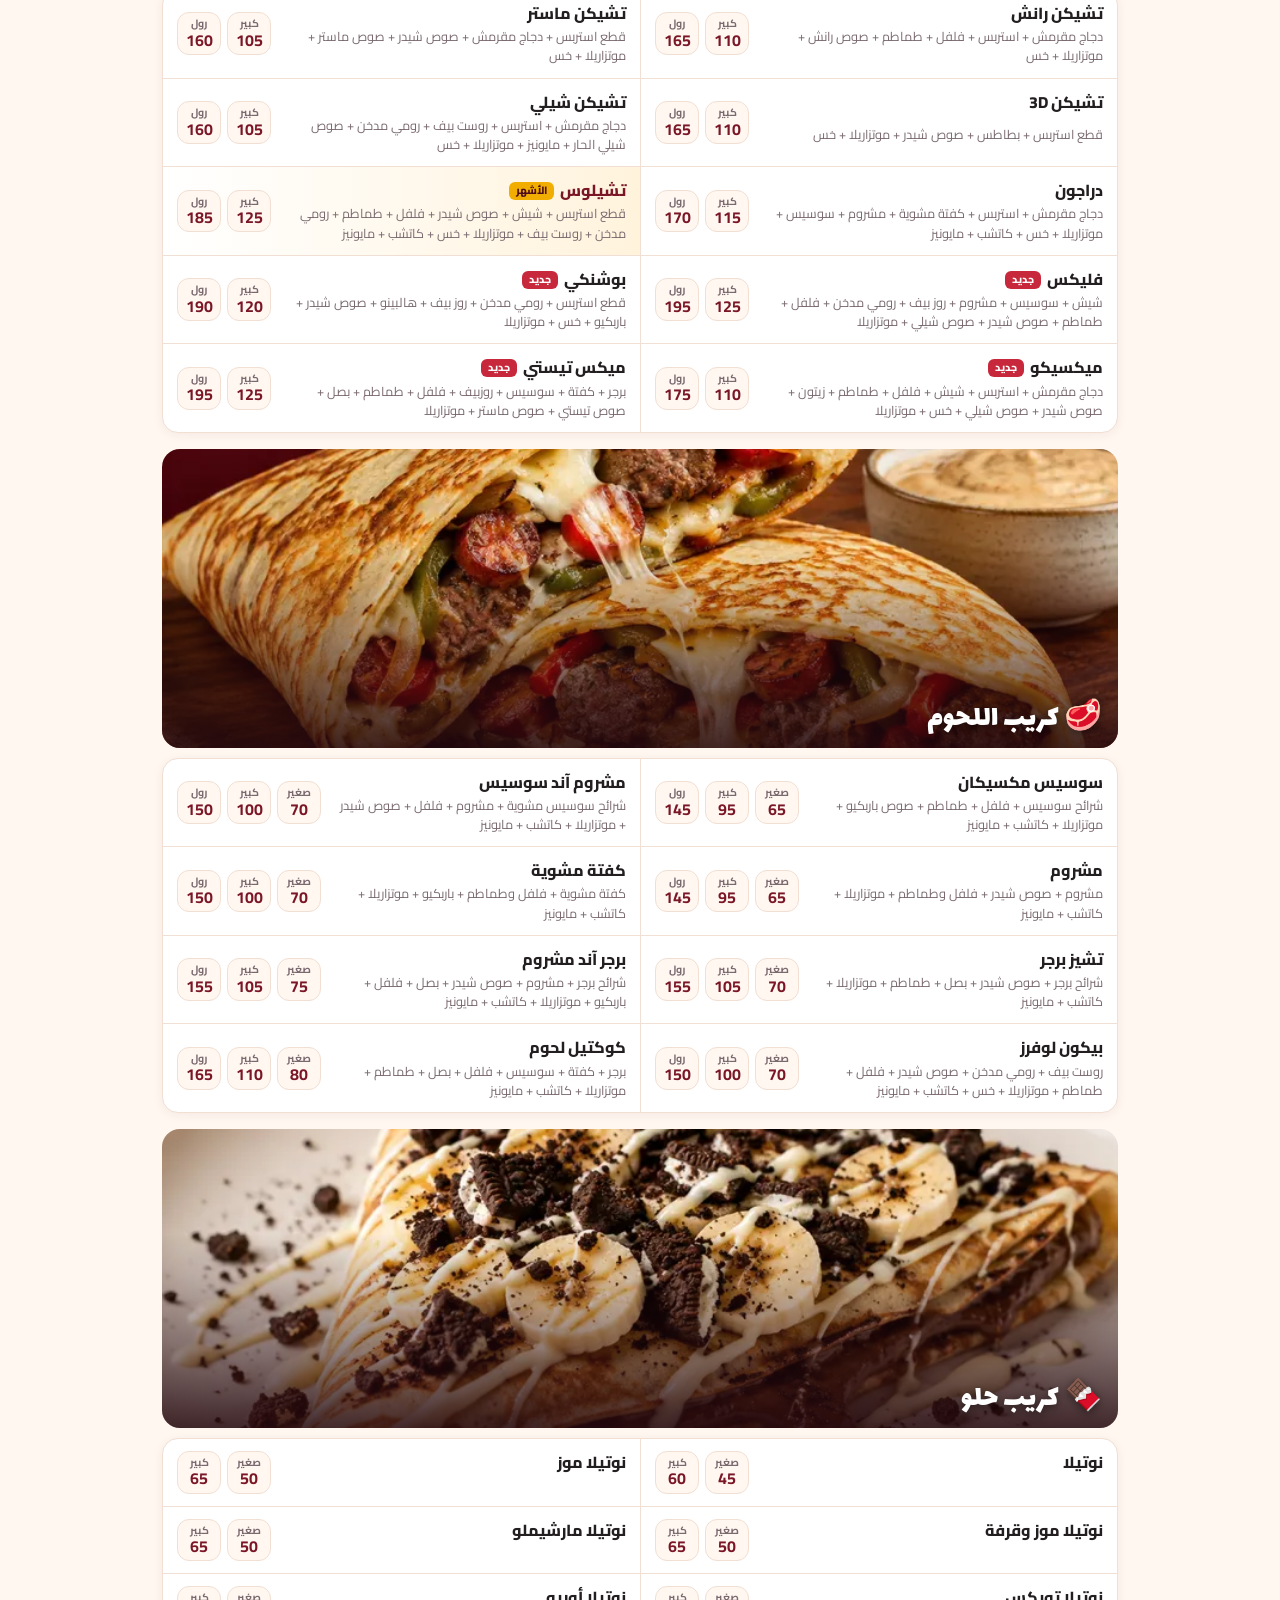
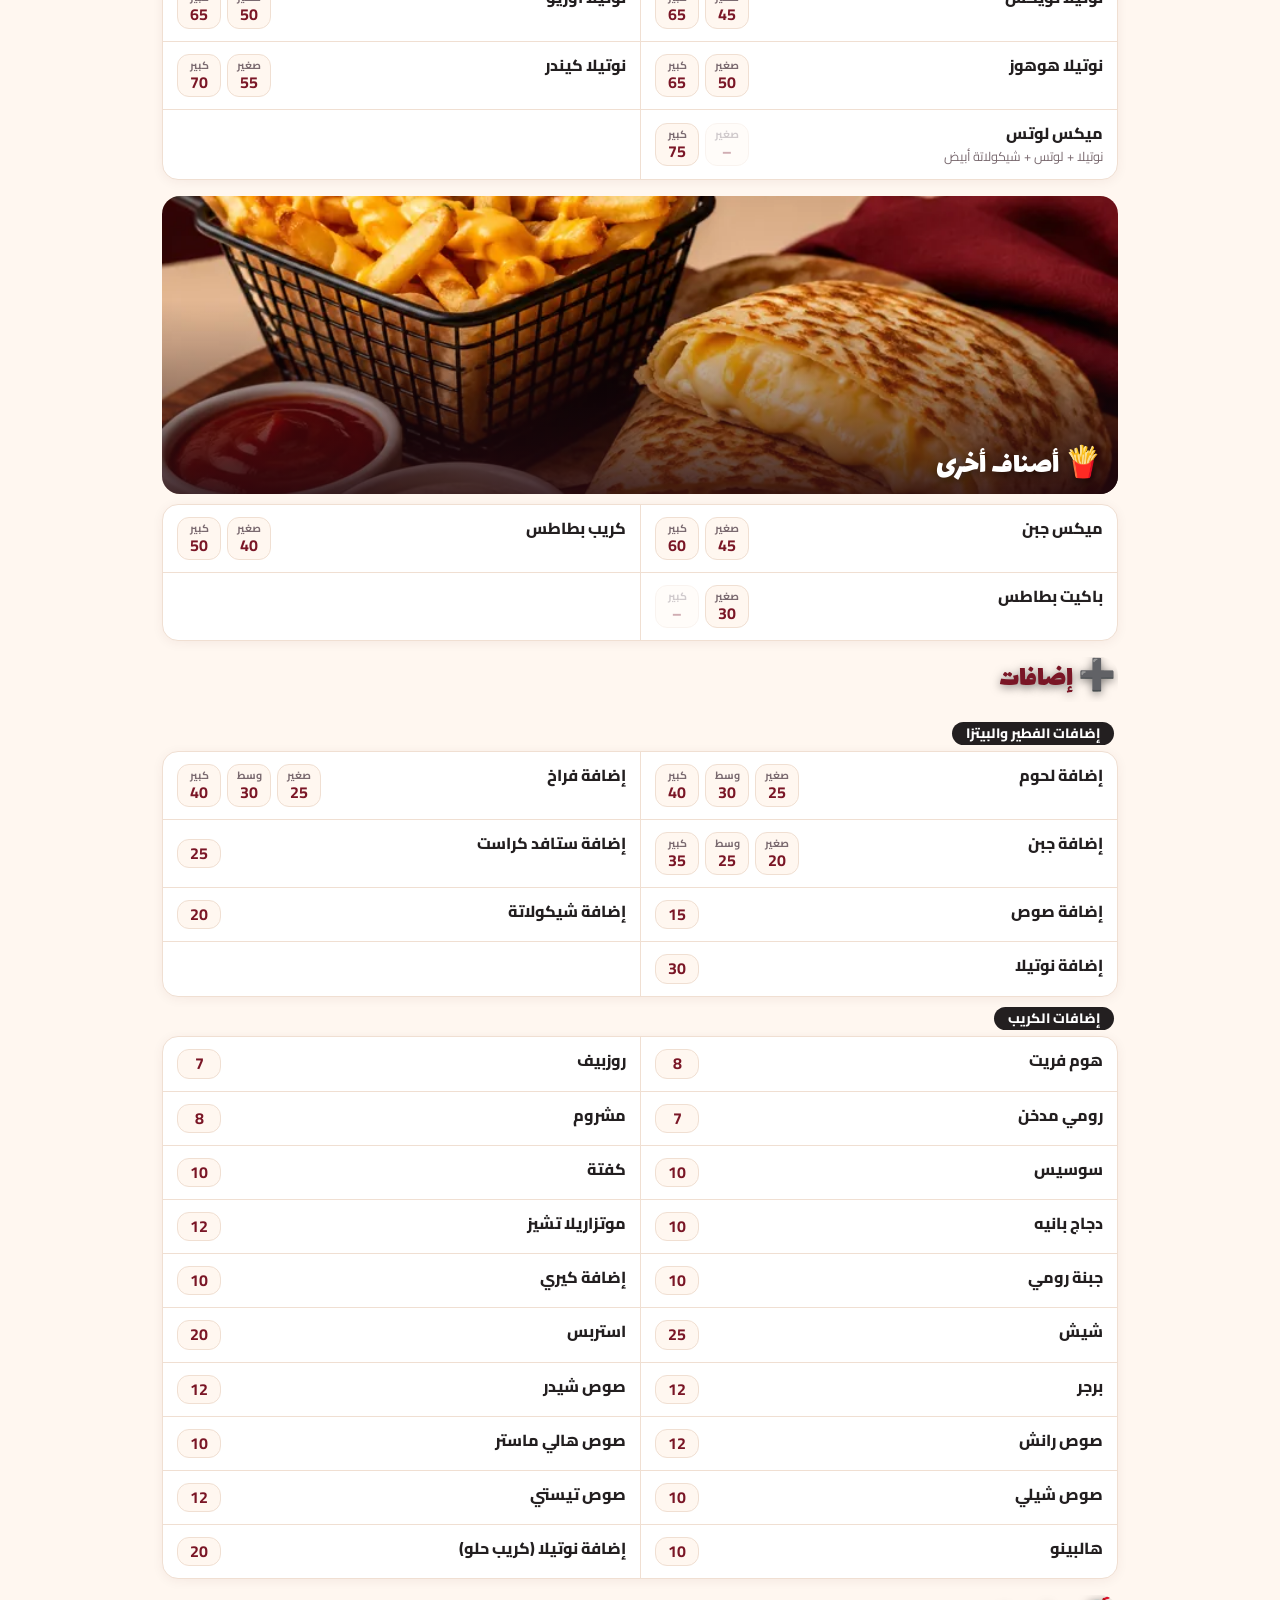
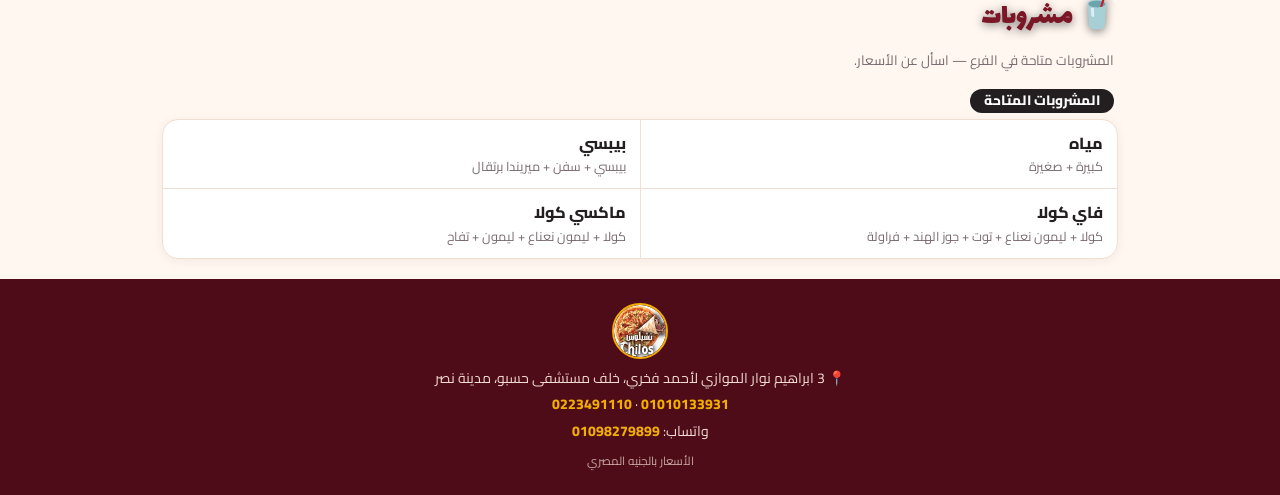
==== commit eeb9b471: "Hide illustrative-photo labels everywhere (owner request) Co-Authored-By: Claude Opus 5.5 <noreply@a" ====
--- a/menu.html
+++ b/menu.html
@@ -55,7 +55,7 @@
     <small>الأسعار بالجنيه المصري<span id="aiNote"> · الصور توضيحية</span></small>
   </footer>
 
-  <script src="menu.js?v=9"></script>
-  <script src="emenu.js?v=1"></script>
+  <script src="menu.js?v=10"></script>
+  <script src="emenu.js?v=10"></script>
 </body>
 </html>
